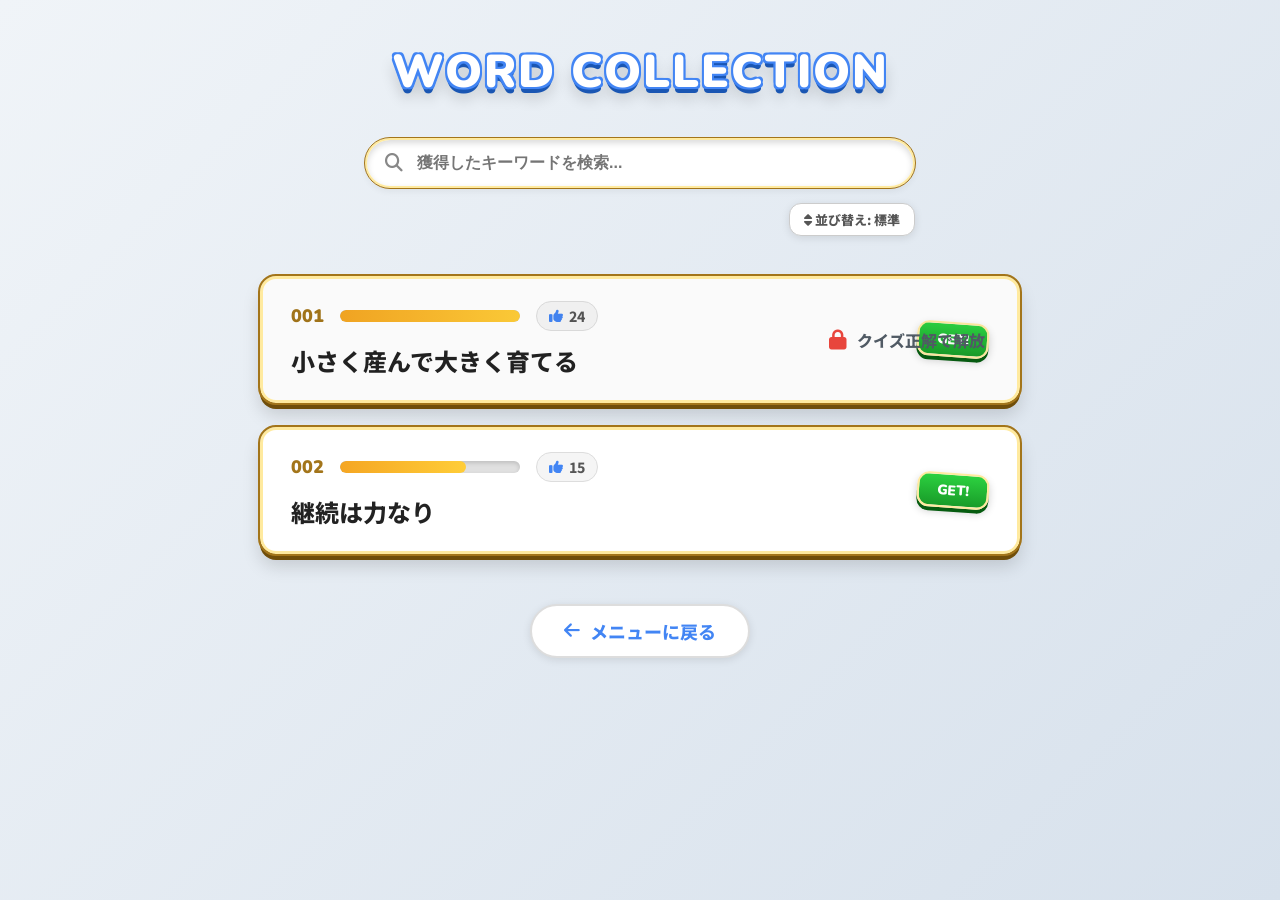
==== you-say-app/src/main/resources/templates/collection.html @ 961e4fec "quotesDaoからCollectionDaoに変更、コレクション画面をmainのものに変更" ====
<!DOCTYPE html>
<html lang="ja" xmlns:th="http://www.thymeleaf.org">

<head>
	<meta charset="UTF-8">
	<meta name="viewport" content="width=device-width, initial-scale=1.0">
	<title>Word Collection - You Say Quiz</title>

	<link rel="stylesheet" href="https://cdnjs.cloudflare.com/ajax/libs/font-awesome/6.4.0/css/all.min.css">
	<link rel="stylesheet" th:href="@{/css/common.css}">

	<style>
		/* ==========================================================================
           1. ベース・共通スタイル (common.css & top.css 統合)
           ========================================================================== */
		@import url('https://fonts.googleapis.com/css2?family=Nunito:wght@700;800;900&family=Noto+Sans+JP:wght@400;500;700&display=swap');

		*,
		*::before,
		*::after {
			box-sizing: border-box;
			margin: 0;
			padding: 0;
		}

		:root {
			--color-green: #4caf50;
			--color-red: #e8453c;
			--color-orange: #f5a623;
			--color-blue: #4285f4;
			--font-display: 'Nunito', sans-serif;
			--font-body: 'Noto Sans JP', sans-serif;
			--radius-card: 16px;
			--shadow-sm: 0 2px 8px rgba(0, 0, 0, 0.10);
			--shadow-md: 0 4px 20px rgba(0, 0, 0, 0.14);
		}

		body {
			font-family: var(--font-body);
			color: #333;
			background: linear-gradient(135deg, #f0f4f8 0%, #d7e1ec 100%);
			min-height: 100vh;
			display: flex;
			flex-direction: column;
		}

		/* 共通ヘッダー */
		.site-header {
			width: 100%;
			background: var(--color-green);
			display: flex;
			align-items: center;
			padding: 24px 40px;
			box-shadow: var(--shadow-sm);
		}

		/* 共通フッター */
		.site-footer {
			width: 100%;
			height: 56px;
			background: var(--color-green);
			margin-top: auto;
		}

		.flex-center {
			display: flex;
			align-items: center;
			justify-content: center;
		}

		.gap-sm {
			gap: 12px;
		}

		/* ==========================================================================
           2. ヘッダー用3Dコンポーネント & 吹き出しメニュー
           ========================================================================== */
		.rank-badge {
			display: inline-flex;
			align-items: center;
			gap: 10px;
			padding: 8px 16px;
			background: linear-gradient(to bottom, #444444 0%, #222222 100%);
			border-radius: 30px;
			border: 2px solid #ffea9f;
			outline: 1.5px solid #a3751a;
			box-shadow: 0 4px 6px rgba(0, 0, 0, 0.3), inset 0 2px 3px rgba(255, 255, 255, 0.2);
		}

		.rank-label {
			font-size: 11px;
			font-weight: 900;
			color: #ffea9f;
			background: rgba(163, 117, 26, 0.4);
			padding: 2px 6px;
			border-radius: 10px;
			letter-spacing: 0.5px;
		}

		.rank-name {
			font-size: clamp(14px, 1.8vw, 18px);
			font-weight: 800;
			color: #ffffff;
			white-space: nowrap;
			text-shadow: 1px 1px 2px rgba(0, 0, 0, 0.8);
		}

		.user-name-badge {
			background: rgba(0, 0, 0, 0.6);
			backdrop-filter: blur(4px);
			padding: 6px 16px;
			border-radius: 20px;
			border: 2px solid rgba(255, 234, 159, 0.5);
			box-shadow: 0 4px 8px rgba(0, 0, 0, 0.2);
		}

		.user-name-text {
			font-size: clamp(13px, 1.6vw, 16px);
			font-weight: 800;
			color: #ffffff;
			white-space: nowrap;
			text-shadow: 1px 1px 2px rgba(0, 0, 0, 0.8);
		}

		/* アバターの親コンテナ（吹き出しの基準位置） */
		.user-avatar-container {
			position: relative;
		}

		.user-window-frame {
			width: clamp(46px, 5.5vw, 56px);
			height: clamp(46px, 5.5vw, 56px);
			background: radial-gradient(circle, #1a3a5f 0%, #0b1d33 100%);
			border: 3px solid #ffea9f;
			outline: 1.5px solid #a3751a;
			border-radius: 50%;
			display: flex;
			justify-content: center;
			align-items: center;
			box-shadow: 0 4px 10px rgba(0, 0, 0, 0.4), inset 0 2px 6px rgba(0, 0, 0, 0.6);
			cursor: pointer;
			transition: transform 0.2s;
		}

		.user-window-frame:hover {
			transform: scale(1.05);
		}

		.avatar-icon {
			width: 80%;
			height: 80%;
			color: #4fc3f7;
			filter: drop-shadow(0 2px 4px rgba(0, 0, 0, 0.4));
			transition: transform 0.2s, color 0.2s;
		}

		.user-window-frame:hover .avatar-icon {
			transform: rotate(10deg);
			color: #81d4fa;
		}

		/* 👑 3D高級設定吹き出しメニュー */
		.setting-balloon {
			position: absolute;
			top: 100%;
			right: 0;
			margin-top: 16px;
			width: 200px;
			background: linear-gradient(to bottom, #333333 0%, #1a1a1a 100%);
			border: 2px solid #ffea9f;
			outline: 1.5px solid #a3751a;
			border-radius: 14px;
			box-shadow: 0 10px 25px rgba(0, 0, 0, 0.5);
			padding: 12px 0;
			z-index: 2000;

			/* 初期状態は非表示（JSでコントロール） */
			opacity: 0;
			visibility: hidden;
			transform: translateY(10px);
			transition: opacity 0.2s, transform 0.2s, visibility 0.2s;
		}

		/* JSでこのクラスがついたら表示 */
		.setting-balloon.active {
			opacity: 1;
			visibility: visible;
			transform: translateY(0);
		}

		.balloon-arrow {
			position: absolute;
			top: -8px;
			right: 18px;
			width: 0;
			height: 0;
			border-left: 8px solid transparent;
			border-right: 8px solid transparent;
			border-bottom: 8px solid #ffea9f;
		}

		.balloon-arrow::after {
			content: '';
			position: absolute;
			top: 2px;
			left: -7px;
			border-left: 7px solid transparent;
			border-right: 7px solid transparent;
			border-bottom: 7px solid #333333;
		}

		.balloon-title {
			font-size: 11px;
			font-weight: 800;
			color: #a3751a;
			padding: 0 16px 6px 16px;
			border-bottom: 1px solid rgba(255, 234, 159, 0.2);
			margin-bottom: 6px;
			letter-spacing: 0.5px;
		}

		.balloon-menu {
			list-style: none;
			padding: 0;
			margin: 0;
		}

		.balloon-menu li a {
			display: block;
			padding: 8px 16px;
			color: #ffffff;
			font-size: 14px;
			font-weight: 700;
			text-decoration: none;
			transition: background 0.15s, color 0.15s;
		}

		.balloon-menu li a:hover {
			background: #ffea9f;
			color: #222222;
		}

		.menu-divider {
			height: 1px;
			background: rgba(255, 234, 159, 0.15);
			margin: 6px 0;
		}

		.balloon-menu li a.menu-logout {
			color: #ff4a4a;
		}

		.balloon-menu li a.menu-logout:hover {
			background: #ff4a4a;
			color: #ffffff;
		}

		/* ==========================================================================
           3. コレクション画面専用：メイン装飾スタイル（超豪華3D版）
           ========================================================================== */
		.collection-main {
			width: 100%;
			max-width: 800px;
			margin: 0 auto;
			padding: 40px 20px 60px;
			box-sizing: border-box;
		}

		.collection-title {
			font-family: var(--font-display);
			font-size: clamp(32px, 5vw, 46px);
			font-weight: 900;
			text-align: center;
			color: #fff;
			letter-spacing: 2px;
			margin-bottom: 35px;
			text-shadow:
				-2px -2px 0 var(--color-blue), 2px -2px 0 var(--color-blue),
				-2px 2px 0 var(--color-blue), 2px 2px 0 var(--color-blue),
				0px 6px 0px #1a56b3, 0px 10px 15px rgba(0, 0, 0, 0.2);
			animation: fadeUp 0.5s ease both;
		}

		/* 検索バー */
		.collection-tools {
			display: flex;
			flex-direction: column;
			align-items: center;
			gap: 15px;
			margin-bottom: 40px;
			animation: fadeUp 0.5s ease 0.1s both;
		}

		.search-container {
			width: 100%;
			max-width: 550px;
			position: relative;
			display: flex;
			align-items: center;
		}

		.search-icon {
			position: absolute;
			left: 20px;
			color: #888;
			font-size: 18px;
		}

		.search-input {
			width: 100%;
			padding: 14px 20px 14px 50px;
			border-radius: 30px;
			border: 2px solid #ffea9f;
			outline: 1.5px solid #a3751a;
			background: #fff;
			box-shadow: inset 0 3px 6px rgba(0, 0, 0, 0.15), 0 4px 6px rgba(0, 0, 0, 0.05);
			font-size: 16px;
			font-weight: 700;
			transition: all 0.2s ease;
		}

		.search-input:focus {
			outline: 1.5px solid #704e0a;
			border-color: var(--color-orange);
			box-shadow: 0 0 0 4px rgba(245, 166, 35, 0.25), inset 0 2px 4px rgba(0, 0, 0, 0.1);
		}

		.sort-controls {
			width: 100%;
			display: flex;
			justify-content: flex-end;
			max-width: 550px;
		}

		.sort-label {
			font-size: 13px;
			font-weight: 800;
			color: #555;
			cursor: pointer;
			background: #fff;
			padding: 6px 14px;
			border-radius: 12px;
			border: 1px solid #ccc;
			box-shadow: var(--shadow-sm);
		}

		/* リストコンテナ */
		.collection-list {
			display: flex;
			flex-direction: column;
			gap: 24px;
		}

		/* 💡 金縁ベゼル付き3Dリストカード基盤 */
		.collection-item-card {
			position: relative;
			background: #fff;
			border-radius: var(--radius-card);
			padding: 22px 28px;
			border: 3px solid #ffea9f;
			outline: 2px solid #a3751a;
			box-shadow:
				0 6px 0px #704e0a,
				0 12px 18px rgba(0, 0, 0, 0.15),
				inset 0 4px 4px rgba(255, 255, 255, 0.5);
			display: flex;
			align-items: center;
			justify-content: space-between;
			min-height: 110px;
			transition: transform 0.15s, box-shadow 0.15s;
			animation: fadeUp 0.5s ease 0.2s both;
		}

		.collection-item-card.unlocked:hover {
			transform: translateY(-2px);
			box-shadow: 0 8px 0px #704e0a, 0 16px 24px rgba(0, 0, 0, 0.18);
		}

		.collection-item-card.unlocked:active {
			transform: translateY(4px);
			box-shadow: 0 2px 0px #704e0a, 0 4px 8px rgba(0, 0, 0, 0.2);
		}

		/* 左側情報エリア */
		.item-main-info {
			flex: 1;
			display: flex;
			flex-direction: column;
			gap: 12px;
		}

		.item-header {
			display: flex;
			align-items: center;
			gap: 16px;
		}

		.item-number {
			font-family: var(--font-display);
			font-weight: 900;
			color: #a3751a;
			font-size: 18px;
			text-shadow: 1px 1px 0px #fff;
		}

		.item-progress-bar {
			width: clamp(100px, 20vw, 180px);
			height: 12px;
			background: #e0e0e0;
			border-radius: 6px;
			overflow: hidden;
			box-shadow: inset 0 2px 4px rgba(0, 0, 0, 0.15);
		}

		.progress-fill {
			height: 100%;
			background: linear-gradient(to right, var(--color-orange) 0%, #ffcd38 100%);
			border-radius: 6px;
		}

		.item-likes {
			display: flex;
			align-items: center;
			gap: 6px;
			background: #f5f5f5;
			padding: 4px 12px;
			border-radius: 20px;
			font-size: 14px;
			font-weight: 800;
			color: #555;
			border: 1px solid #ddd;
		}

		.like-icon {
			color: var(--color-blue);
		}

		.item-word {
			font-size: clamp(18px, 3.5vw, 24px);
			font-weight: 800;
			color: #222;
		}

		.item-status-tag {
			background: linear-gradient(to bottom, #2cd140 0%, #199c29 100%);
			color: #fff;
			font-family: var(--font-display);
			font-weight: 900;
			padding: 6px 18px;
			border-radius: 12px;
			font-size: 14px;
			border: 2px solid #ffea9f;
			box-shadow: 0 4px 0px #065c10, 0 4px 8px rgba(0, 0, 0, 0.2);
			transform: rotate(4deg);
		}

		/* 🔒 ロック状態 */
		.collection-item-card.locked {
			background: #d5dadf;
			border-color: #b0b8c0;
			outline-color: #717d8a;
			box-shadow: 0 6px 0px #505a64, 0 8px 12px rgba(0, 0, 0, 0.1);
		}

		.locked .item-word,
		.locked .item-number {
			color: #7e8a98;
		}

		.lock-overlay {
			position: absolute;
			inset: 0;
			background: rgba(0, 0, 0, 0.02);
			border-radius: 13px;
			display: flex;
			align-items: center;
			justify-content: flex-end;
			padding-right: 32px;
			color: #505a64;
			font-weight: 800;
			gap: 10px;
		}

		.lock-overlay i {
			font-size: 20px;
			color: #e8453c;
		}

		/* 下部戻るボタン */
		.collection-footer {
			margin-top: 50px;
			text-align: center;
			animation: fadeUp 0.5s ease 0.3s both;
		}

		.back-btn {
			display: inline-flex;
			align-items: center;
			gap: 10px;
			color: var(--color-blue);
			text-decoration: none;
			font-weight: 800;
			font-size: 18px;
			background: #fff;
			padding: 12px 32px;
			border-radius: 30px;
			border: 2px solid #ddd;
			box-shadow: var(--shadow-sm);
			transition: all 0.2s ease;
		}

		.back-btn:hover {
			color: #fff;
			background: var(--color-blue);
			border-color: var(--color-blue);
			transform: translateY(-2px);
		}

		@keyframes fadeUp {
			from {
				opacity: 0;
				transform: translateY(20px);
			}

			to {
				opacity: 1;
				transform: translateY(0);
			}
		}
	</style>
</head>

<body>

	<header th:replace="~{fragments/header :: header}"></header>

	<main class="collection-main">
		<h2 class="collection-title">WORD COLLECTION</h2>

		<section class="collection-tools">
			<div class="search-container">
				<i class="fa-solid fa-magnifying-glass search-icon"></i>
				<input text="text" class="search-input" placeholder="獲得したキーワードを検索...">
			</div>
			<div class="sort-controls">
				<span class="sort-label"><i class="fa-solid fa-sort"></i> 並び替え: 標準</span>
			</div>
		</section>

		<div class="collection-list">

			<div class="collection-item-card" th:each="item : ${collectionList}"
				th:classappend="${item.isUnlocked} ? 'unlocked' : 'locked'">

				<div class="item-main-info">
					<div class="item-header">
						<span class="item-number" th:text="${#numbers.formatInteger(item.id, 3)}">001</span>
						<div class="item-progress-bar">
							<div class="progress-fill" th:style="'width: ' + ${item.progress} + '%;'"></div>
						</div>
						<div class="item-likes" th:if="${item.isUnlocked}">
							<i class="fa-solid fa-thumbs-up like-icon"></i>
							<span class="like-count" th:text="${item.likes}">24</span>
						</div>
					</div>

					<h3 class="item-word" th:text="${item.isUnlocked} ? ${item.word} : '？？？？？？？？？？'">
						小さく産んで大きく育てる
					</h3>
				</div>

				<div class="item-status-tag" th:if="${item.isUnlocked}">GET!</div>

				<div class="lock-overlay" th:if="${!item.isUnlocked}">
					<i class="fa-solid fa-lock"></i>
					<span>クイズ正解で解放</span>
				</div>
			</div>

			<div class="collection-item-card unlocked">
				<div class="item-main-info">
					<div class="item-header">
						<span class="item-number">002</span>
						<div class="item-progress-bar">
							<div class="progress-fill" style="width: 70%;"></div>
						</div>
						<div class="item-likes"><i class="fa-solid fa-thumbs-up like-icon"></i> <span
								class="like-count">15</span></div>
					</div>
					<h3 class="item-word">継続は力なり</h3>
				</div>
				<div class="item-status-tag">GET!</div>
			</div>
			
		</div>

		<div class="collection-footer">
			<a href="top.html" class="back-btn">
				<i class="fa-solid fa-arrow-left"></i> メニューに戻る
			</a>
		</div>
	</main>

	<footer th:replace="~{fragments/footer :: footer}" style="z-index: 5; position: relative;"></footer>


	<script>
		document.addEventListener('DOMContentLoaded', () => {
			const trigger = document.getElementById('avatarTrigger');
			const balloon = document.getElementById('settingBalloon');

			// アイコンタップでメニューの表示/非表示を切り替え
			trigger.addEventListener('click', (e) => {
				e.stopPropagation(); // 画面クリックイベントへの伝播を防ぐ
				balloon.classList.toggle('active');
			});

			// メニューの外側をタップしたら自動的に閉じる
			document.addEventListener('click', (e) => {
				if (!balloon.contains(e.target) && e.target !== trigger) {
					balloon.classList.remove('active');
				}
			});
		});
	</script>
</body>

</html>
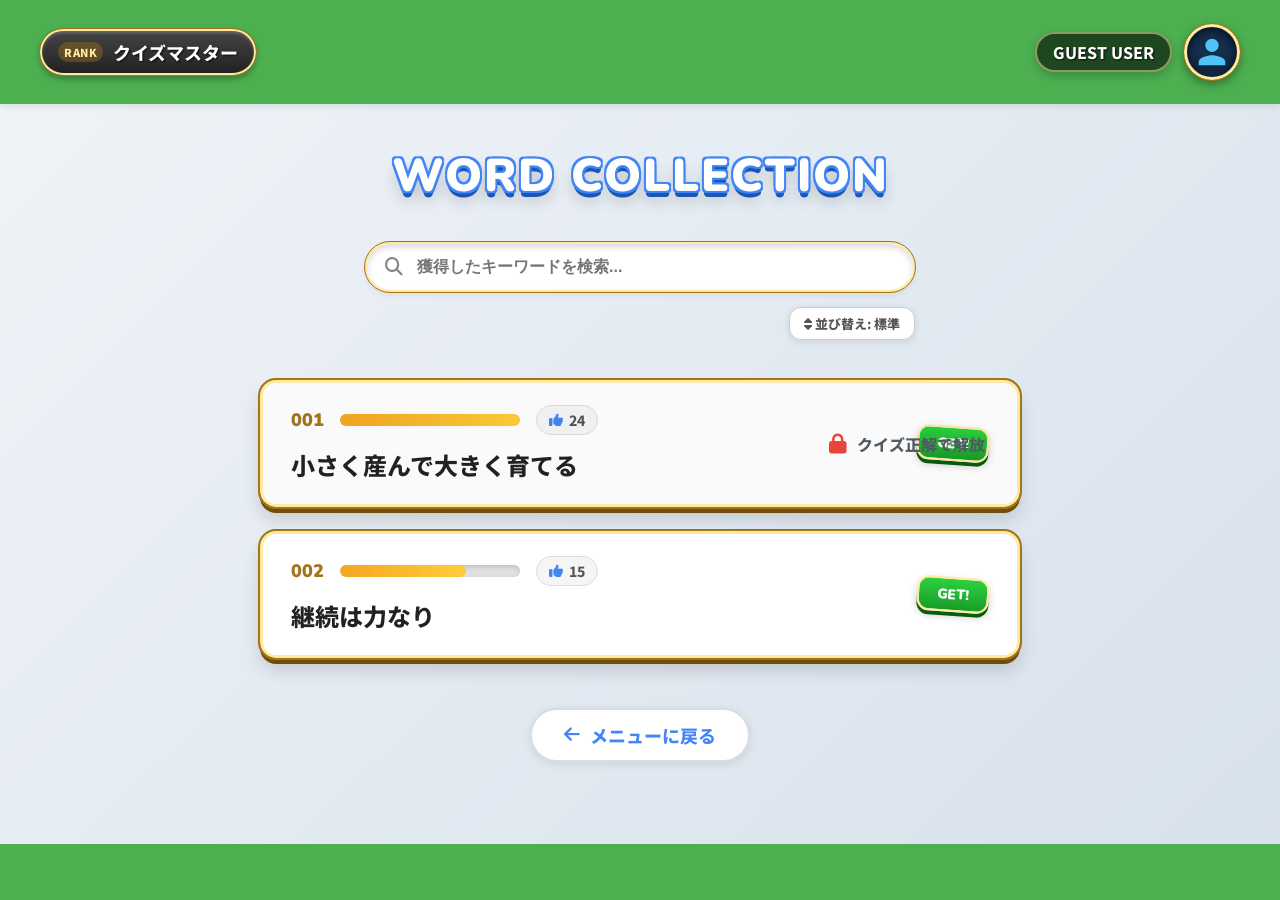
==== commit 1cd0aa21: "Merge branch 'main' into login" ====
--- a/you-say-app/src/main/resources/templates/collection.html
+++ b/you-say-app/src/main/resources/templates/collection.html
@@ -1,628 +1,622 @@
 <!DOCTYPE html>
 <html lang="ja" xmlns:th="http://www.thymeleaf.org">
-
 <head>
-	<meta charset="UTF-8">
-	<meta name="viewport" content="width=device-width, initial-scale=1.0">
-	<title>Word Collection - You Say Quiz</title>
-
-	<link rel="stylesheet" href="https://cdnjs.cloudflare.com/ajax/libs/font-awesome/6.4.0/css/all.min.css">
-	<link rel="stylesheet" th:href="@{/css/common.css}">
-
-	<style>
-		/* ==========================================================================
+    <meta charset="UTF-8">
+    <meta name="viewport" content="width=device-width, initial-scale=1.0">
+    <title>Word Collection - You Say Quiz</title>
+    
+    <link rel="stylesheet" href="https://cdnjs.cloudflare.com/ajax/libs/font-awesome/6.4.0/css/all.min.css">
+    
+    <style>
+        /* ==========================================================================
            1. ベース・共通スタイル (common.css & top.css 統合)
            ========================================================================== */
-		@import url('https://fonts.googleapis.com/css2?family=Nunito:wght@700;800;900&family=Noto+Sans+JP:wght@400;500;700&display=swap');
-
-		*,
-		*::before,
-		*::after {
-			box-sizing: border-box;
-			margin: 0;
-			padding: 0;
-		}
-
-		:root {
-			--color-green: #4caf50;
-			--color-red: #e8453c;
-			--color-orange: #f5a623;
-			--color-blue: #4285f4;
-			--font-display: 'Nunito', sans-serif;
-			--font-body: 'Noto Sans JP', sans-serif;
-			--radius-card: 16px;
-			--shadow-sm: 0 2px 8px rgba(0, 0, 0, 0.10);
-			--shadow-md: 0 4px 20px rgba(0, 0, 0, 0.14);
-		}
-
-		body {
-			font-family: var(--font-body);
-			color: #333;
-			background: linear-gradient(135deg, #f0f4f8 0%, #d7e1ec 100%);
-			min-height: 100vh;
-			display: flex;
-			flex-direction: column;
-		}
-
-		/* 共通ヘッダー */
-		.site-header {
-			width: 100%;
-			background: var(--color-green);
-			display: flex;
-			align-items: center;
-			padding: 24px 40px;
-			box-shadow: var(--shadow-sm);
-		}
-
-		/* 共通フッター */
-		.site-footer {
-			width: 100%;
-			height: 56px;
-			background: var(--color-green);
-			margin-top: auto;
-		}
-
-		.flex-center {
-			display: flex;
-			align-items: center;
-			justify-content: center;
-		}
-
-		.gap-sm {
-			gap: 12px;
-		}
-
-		/* ==========================================================================
+        @import url('https://fonts.googleapis.com/css2?family=Nunito:wght@700;800;900&family=Noto+Sans+JP:wght@400;500;700&display=swap');
+
+        *, *::before, *::after {
+            box-sizing: border-box;
+            margin: 0;
+            padding: 0;
+        }
+
+        :root {
+            --color-green:  #4caf50;
+            --color-red:    #e8453c;
+            --color-orange: #f5a623;
+            --color-blue:   #4285f4;
+            --font-display: 'Nunito', sans-serif;
+            --font-body:    'Noto Sans JP', sans-serif;
+            --radius-card: 16px;
+            --shadow-sm: 0 2px 8px rgba(0,0,0,0.10);
+            --shadow-md: 0 4px 20px rgba(0,0,0,0.14);
+        }
+
+        body {
+            font-family: var(--font-body);
+            color: #333;
+            background: linear-gradient(135deg, #f0f4f8 0%, #d7e1ec 100%);
+            min-height: 100vh;
+            display: flex;
+            flex-direction: column;
+        }
+
+        /* 共通ヘッダー */
+        .site-header {
+            width: 100%;
+            background: var(--color-green);
+            display: flex;
+            align-items: center;
+            padding: 24px 40px;
+            box-shadow: var(--shadow-sm);
+        }
+
+        /* 共通フッター */
+        .site-footer {
+            width: 100%;
+            height: 56px;
+            background: var(--color-green);
+            margin-top: auto;
+        }
+
+        .flex-center { display: flex; align-items: center; justify-content: center; }
+        .gap-sm { gap: 12px; }
+
+        /* ==========================================================================
            2. ヘッダー用3Dコンポーネント & 吹き出しメニュー
            ========================================================================== */
-		.rank-badge {
-			display: inline-flex;
-			align-items: center;
-			gap: 10px;
-			padding: 8px 16px;
-			background: linear-gradient(to bottom, #444444 0%, #222222 100%);
-			border-radius: 30px;
-			border: 2px solid #ffea9f;
-			outline: 1.5px solid #a3751a;
-			box-shadow: 0 4px 6px rgba(0, 0, 0, 0.3), inset 0 2px 3px rgba(255, 255, 255, 0.2);
-		}
-
-		.rank-label {
-			font-size: 11px;
-			font-weight: 900;
-			color: #ffea9f;
-			background: rgba(163, 117, 26, 0.4);
-			padding: 2px 6px;
-			border-radius: 10px;
-			letter-spacing: 0.5px;
-		}
-
-		.rank-name {
-			font-size: clamp(14px, 1.8vw, 18px);
-			font-weight: 800;
-			color: #ffffff;
-			white-space: nowrap;
-			text-shadow: 1px 1px 2px rgba(0, 0, 0, 0.8);
-		}
-
-		.user-name-badge {
-			background: rgba(0, 0, 0, 0.6);
-			backdrop-filter: blur(4px);
-			padding: 6px 16px;
-			border-radius: 20px;
-			border: 2px solid rgba(255, 234, 159, 0.5);
-			box-shadow: 0 4px 8px rgba(0, 0, 0, 0.2);
-		}
-
-		.user-name-text {
-			font-size: clamp(13px, 1.6vw, 16px);
-			font-weight: 800;
-			color: #ffffff;
-			white-space: nowrap;
-			text-shadow: 1px 1px 2px rgba(0, 0, 0, 0.8);
-		}
-
-		/* アバターの親コンテナ（吹き出しの基準位置） */
-		.user-avatar-container {
-			position: relative;
-		}
-
-		.user-window-frame {
-			width: clamp(46px, 5.5vw, 56px);
-			height: clamp(46px, 5.5vw, 56px);
-			background: radial-gradient(circle, #1a3a5f 0%, #0b1d33 100%);
-			border: 3px solid #ffea9f;
-			outline: 1.5px solid #a3751a;
-			border-radius: 50%;
-			display: flex;
-			justify-content: center;
-			align-items: center;
-			box-shadow: 0 4px 10px rgba(0, 0, 0, 0.4), inset 0 2px 6px rgba(0, 0, 0, 0.6);
-			cursor: pointer;
-			transition: transform 0.2s;
-		}
-
-		.user-window-frame:hover {
-			transform: scale(1.05);
-		}
-
-		.avatar-icon {
-			width: 80%;
-			height: 80%;
-			color: #4fc3f7;
-			filter: drop-shadow(0 2px 4px rgba(0, 0, 0, 0.4));
-			transition: transform 0.2s, color 0.2s;
-		}
-
-		.user-window-frame:hover .avatar-icon {
-			transform: rotate(10deg);
-			color: #81d4fa;
-		}
-
-		/* 👑 3D高級設定吹き出しメニュー */
-		.setting-balloon {
-			position: absolute;
-			top: 100%;
-			right: 0;
-			margin-top: 16px;
-			width: 200px;
-			background: linear-gradient(to bottom, #333333 0%, #1a1a1a 100%);
-			border: 2px solid #ffea9f;
-			outline: 1.5px solid #a3751a;
-			border-radius: 14px;
-			box-shadow: 0 10px 25px rgba(0, 0, 0, 0.5);
-			padding: 12px 0;
-			z-index: 2000;
-
-			/* 初期状態は非表示（JSでコントロール） */
-			opacity: 0;
-			visibility: hidden;
-			transform: translateY(10px);
-			transition: opacity 0.2s, transform 0.2s, visibility 0.2s;
-		}
-
-		/* JSでこのクラスがついたら表示 */
-		.setting-balloon.active {
-			opacity: 1;
-			visibility: visible;
-			transform: translateY(0);
-		}
-
-		.balloon-arrow {
-			position: absolute;
-			top: -8px;
-			right: 18px;
-			width: 0;
-			height: 0;
-			border-left: 8px solid transparent;
-			border-right: 8px solid transparent;
-			border-bottom: 8px solid #ffea9f;
-		}
-
-		.balloon-arrow::after {
-			content: '';
-			position: absolute;
-			top: 2px;
-			left: -7px;
-			border-left: 7px solid transparent;
-			border-right: 7px solid transparent;
-			border-bottom: 7px solid #333333;
-		}
-
-		.balloon-title {
-			font-size: 11px;
-			font-weight: 800;
-			color: #a3751a;
-			padding: 0 16px 6px 16px;
-			border-bottom: 1px solid rgba(255, 234, 159, 0.2);
-			margin-bottom: 6px;
-			letter-spacing: 0.5px;
-		}
-
-		.balloon-menu {
-			list-style: none;
-			padding: 0;
-			margin: 0;
-		}
-
-		.balloon-menu li a {
-			display: block;
-			padding: 8px 16px;
-			color: #ffffff;
-			font-size: 14px;
-			font-weight: 700;
-			text-decoration: none;
-			transition: background 0.15s, color 0.15s;
-		}
-
-		.balloon-menu li a:hover {
-			background: #ffea9f;
-			color: #222222;
-		}
-
-		.menu-divider {
-			height: 1px;
-			background: rgba(255, 234, 159, 0.15);
-			margin: 6px 0;
-		}
-
-		.balloon-menu li a.menu-logout {
-			color: #ff4a4a;
-		}
-
-		.balloon-menu li a.menu-logout:hover {
-			background: #ff4a4a;
-			color: #ffffff;
-		}
-
-		/* ==========================================================================
+        .rank-badge {
+            display: inline-flex;
+            align-items: center;
+            gap: 10px;
+            padding: 8px 16px;
+            background: linear-gradient(to bottom, #444444 0%, #222222 100%);
+            border-radius: 30px;
+            border: 2px solid #ffea9f;
+            outline: 1.5px solid #a3751a;
+            box-shadow: 0 4px 6px rgba(0, 0, 0, 0.3), inset 0 2px 3px rgba(255, 255, 255, 0.2);
+        }
+        .rank-label {
+            font-size: 11px;
+            font-weight: 900;
+            color: #ffea9f;
+            background: rgba(163, 117, 26, 0.4);
+            padding: 2px 6px;
+            border-radius: 10px;
+            letter-spacing: 0.5px;
+        }
+        .rank-name {
+            font-size: clamp(14px, 1.8vw, 18px);
+            font-weight: 800;
+            color: #ffffff;
+            white-space: nowrap;
+            text-shadow: 1px 1px 2px rgba(0, 0, 0, 0.8);
+        }
+
+        .user-name-badge {
+            background: rgba(0, 0, 0, 0.6);
+            backdrop-filter: blur(4px);
+            padding: 6px 16px;
+            border-radius: 20px;
+            border: 2px solid rgba(255, 234, 159, 0.5);
+            box-shadow: 0 4px 8px rgba(0, 0, 0, 0.2);
+        }
+        .user-name-text {
+            font-size: clamp(13px, 1.6vw, 16px);
+            font-weight: 800;
+            color: #ffffff;
+            white-space: nowrap;
+            text-shadow: 1px 1px 2px rgba(0, 0, 0, 0.8);
+        }
+
+        /* アバターの親コンテナ（吹き出しの基準位置） */
+        .user-avatar-container {
+            position: relative;
+        }
+
+        .user-window-frame {
+            width: clamp(46px, 5.5vw, 56px);
+            height: clamp(46px, 5.5vw, 56px);
+            background: radial-gradient(circle, #1a3a5f 0%, #0b1d33 100%);
+            border: 3px solid #ffea9f;
+            outline: 1.5px solid #a3751a;
+            border-radius: 50%;
+            display: flex;
+            justify-content: center;
+            align-items: center;
+            box-shadow: 0 4px 10px rgba(0,0,0,0.4), inset 0 2px 6px rgba(0,0,0,0.6);
+            cursor: pointer;
+            transition: transform 0.2s;
+        }
+        
+        .user-window-frame:hover {
+            transform: scale(1.05);
+        }
+
+        .avatar-icon {
+            width: 80%;
+            height: 80%;
+            color: #4fc3f7;
+            filter: drop-shadow(0 2px 4px rgba(0,0,0,0.4));
+            transition: transform 0.2s, color 0.2s;
+        }
+        
+        .user-window-frame:hover .avatar-icon {
+            transform: rotate(10deg);
+            color: #81d4fa;
+        }
+
+        /* 👑 3D高級設定吹き出しメニュー */
+        .setting-balloon {
+            position: absolute;
+            top: 100%;
+            right: 0;
+            margin-top: 16px;
+            width: 200px;
+            background: linear-gradient(to bottom, #333333 0%, #1a1a1a 100%);
+            border: 2px solid #ffea9f;
+            outline: 1.5px solid #a3751a;
+            border-radius: 14px;
+            box-shadow: 0 10px 25px rgba(0,0,0,0.5);
+            padding: 12px 0;
+            z-index: 2000;
+            
+            /* 初期状態は非表示（JSでコントロール） */
+            opacity: 0;
+            visibility: hidden;
+            transform: translateY(10px);
+            transition: opacity 0.2s, transform 0.2s, visibility 0.2s;
+        }
+
+        /* JSでこのクラスがついたら表示 */
+        .setting-balloon.active {
+            opacity: 1;
+            visibility: visible;
+            transform: translateY(0);
+        }
+
+        .balloon-arrow {
+            position: absolute;
+            top: -8px;
+            right: 18px;
+            width: 0;
+            height: 0;
+            border-left: 8px solid transparent;
+            border-right: 8px solid transparent;
+            border-bottom: 8px solid #ffea9f;
+        }
+        .balloon-arrow::after {
+            content: '';
+            position: absolute;
+            top: 2px;
+            left: -7px;
+            border-left: 7px solid transparent;
+            border-right: 7px solid transparent;
+            border-bottom: 7px solid #333333;
+        }
+
+        .balloon-title {
+            font-size: 11px;
+            font-weight: 800;
+            color: #a3751a;
+            padding: 0 16px 6px 16px;
+            border-bottom: 1px solid rgba(255,234,159,0.2);
+            margin-bottom: 6px;
+            letter-spacing: 0.5px;
+        }
+
+        .balloon-menu {
+            list-style: none;
+            padding: 0;
+            margin: 0;
+        }
+        .balloon-menu li a {
+            display: block;
+            padding: 8px 16px;
+            color: #ffffff;
+            font-size: 14px;
+            font-weight: 700;
+            text-decoration: none;
+            transition: background 0.15s, color 0.15s;
+        }
+        .balloon-menu li a:hover {
+            background: #ffea9f;
+            color: #222222;
+        }
+
+        .menu-divider {
+            height: 1px;
+            background: rgba(255,234,159,0.15);
+            margin: 6px 0;
+        }
+        .balloon-menu li a.menu-logout {
+            color: #ff4a4a;
+        }
+        .balloon-menu li a.menu-logout:hover {
+            background: #ff4a4a;
+            color: #ffffff;
+        }
+
+        /* ==========================================================================
            3. コレクション画面専用：メイン装飾スタイル（超豪華3D版）
            ========================================================================== */
-		.collection-main {
-			width: 100%;
-			max-width: 800px;
-			margin: 0 auto;
-			padding: 40px 20px 60px;
-			box-sizing: border-box;
-		}
-
-		.collection-title {
-			font-family: var(--font-display);
-			font-size: clamp(32px, 5vw, 46px);
-			font-weight: 900;
-			text-align: center;
-			color: #fff;
-			letter-spacing: 2px;
-			margin-bottom: 35px;
-			text-shadow:
-				-2px -2px 0 var(--color-blue), 2px -2px 0 var(--color-blue),
-				-2px 2px 0 var(--color-blue), 2px 2px 0 var(--color-blue),
-				0px 6px 0px #1a56b3, 0px 10px 15px rgba(0, 0, 0, 0.2);
-			animation: fadeUp 0.5s ease both;
-		}
-
-		/* 検索バー */
-		.collection-tools {
-			display: flex;
-			flex-direction: column;
-			align-items: center;
-			gap: 15px;
-			margin-bottom: 40px;
-			animation: fadeUp 0.5s ease 0.1s both;
-		}
-
-		.search-container {
-			width: 100%;
-			max-width: 550px;
-			position: relative;
-			display: flex;
-			align-items: center;
-		}
-
-		.search-icon {
-			position: absolute;
-			left: 20px;
-			color: #888;
-			font-size: 18px;
-		}
-
-		.search-input {
-			width: 100%;
-			padding: 14px 20px 14px 50px;
-			border-radius: 30px;
-			border: 2px solid #ffea9f;
-			outline: 1.5px solid #a3751a;
-			background: #fff;
-			box-shadow: inset 0 3px 6px rgba(0, 0, 0, 0.15), 0 4px 6px rgba(0, 0, 0, 0.05);
-			font-size: 16px;
-			font-weight: 700;
-			transition: all 0.2s ease;
-		}
-
-		.search-input:focus {
-			outline: 1.5px solid #704e0a;
-			border-color: var(--color-orange);
-			box-shadow: 0 0 0 4px rgba(245, 166, 35, 0.25), inset 0 2px 4px rgba(0, 0, 0, 0.1);
-		}
-
-		.sort-controls {
-			width: 100%;
-			display: flex;
-			justify-content: flex-end;
-			max-width: 550px;
-		}
-
-		.sort-label {
-			font-size: 13px;
-			font-weight: 800;
-			color: #555;
-			cursor: pointer;
-			background: #fff;
-			padding: 6px 14px;
-			border-radius: 12px;
-			border: 1px solid #ccc;
-			box-shadow: var(--shadow-sm);
-		}
-
-		/* リストコンテナ */
-		.collection-list {
-			display: flex;
-			flex-direction: column;
-			gap: 24px;
-		}
-
-		/* 💡 金縁ベゼル付き3Dリストカード基盤 */
-		.collection-item-card {
-			position: relative;
-			background: #fff;
-			border-radius: var(--radius-card);
-			padding: 22px 28px;
-			border: 3px solid #ffea9f;
-			outline: 2px solid #a3751a;
-			box-shadow:
-				0 6px 0px #704e0a,
-				0 12px 18px rgba(0, 0, 0, 0.15),
-				inset 0 4px 4px rgba(255, 255, 255, 0.5);
-			display: flex;
-			align-items: center;
-			justify-content: space-between;
-			min-height: 110px;
-			transition: transform 0.15s, box-shadow 0.15s;
-			animation: fadeUp 0.5s ease 0.2s both;
-		}
-
-		.collection-item-card.unlocked:hover {
-			transform: translateY(-2px);
-			box-shadow: 0 8px 0px #704e0a, 0 16px 24px rgba(0, 0, 0, 0.18);
-		}
-
-		.collection-item-card.unlocked:active {
-			transform: translateY(4px);
-			box-shadow: 0 2px 0px #704e0a, 0 4px 8px rgba(0, 0, 0, 0.2);
-		}
-
-		/* 左側情報エリア */
-		.item-main-info {
-			flex: 1;
-			display: flex;
-			flex-direction: column;
-			gap: 12px;
-		}
-
-		.item-header {
-			display: flex;
-			align-items: center;
-			gap: 16px;
-		}
-
-		.item-number {
-			font-family: var(--font-display);
-			font-weight: 900;
-			color: #a3751a;
-			font-size: 18px;
-			text-shadow: 1px 1px 0px #fff;
-		}
-
-		.item-progress-bar {
-			width: clamp(100px, 20vw, 180px);
-			height: 12px;
-			background: #e0e0e0;
-			border-radius: 6px;
-			overflow: hidden;
-			box-shadow: inset 0 2px 4px rgba(0, 0, 0, 0.15);
-		}
-
-		.progress-fill {
-			height: 100%;
-			background: linear-gradient(to right, var(--color-orange) 0%, #ffcd38 100%);
-			border-radius: 6px;
-		}
-
-		.item-likes {
-			display: flex;
-			align-items: center;
-			gap: 6px;
-			background: #f5f5f5;
-			padding: 4px 12px;
-			border-radius: 20px;
-			font-size: 14px;
-			font-weight: 800;
-			color: #555;
-			border: 1px solid #ddd;
-		}
-
-		.like-icon {
-			color: var(--color-blue);
-		}
-
-		.item-word {
-			font-size: clamp(18px, 3.5vw, 24px);
-			font-weight: 800;
-			color: #222;
-		}
-
-		.item-status-tag {
-			background: linear-gradient(to bottom, #2cd140 0%, #199c29 100%);
-			color: #fff;
-			font-family: var(--font-display);
-			font-weight: 900;
-			padding: 6px 18px;
-			border-radius: 12px;
-			font-size: 14px;
-			border: 2px solid #ffea9f;
-			box-shadow: 0 4px 0px #065c10, 0 4px 8px rgba(0, 0, 0, 0.2);
-			transform: rotate(4deg);
-		}
-
-		/* 🔒 ロック状態 */
-		.collection-item-card.locked {
-			background: #d5dadf;
-			border-color: #b0b8c0;
-			outline-color: #717d8a;
-			box-shadow: 0 6px 0px #505a64, 0 8px 12px rgba(0, 0, 0, 0.1);
-		}
-
-		.locked .item-word,
-		.locked .item-number {
-			color: #7e8a98;
-		}
-
-		.lock-overlay {
-			position: absolute;
-			inset: 0;
-			background: rgba(0, 0, 0, 0.02);
-			border-radius: 13px;
-			display: flex;
-			align-items: center;
-			justify-content: flex-end;
-			padding-right: 32px;
-			color: #505a64;
-			font-weight: 800;
-			gap: 10px;
-		}
-
-		.lock-overlay i {
-			font-size: 20px;
-			color: #e8453c;
-		}
-
-		/* 下部戻るボタン */
-		.collection-footer {
-			margin-top: 50px;
-			text-align: center;
-			animation: fadeUp 0.5s ease 0.3s both;
-		}
-
-		.back-btn {
-			display: inline-flex;
-			align-items: center;
-			gap: 10px;
-			color: var(--color-blue);
-			text-decoration: none;
-			font-weight: 800;
-			font-size: 18px;
-			background: #fff;
-			padding: 12px 32px;
-			border-radius: 30px;
-			border: 2px solid #ddd;
-			box-shadow: var(--shadow-sm);
-			transition: all 0.2s ease;
-		}
-
-		.back-btn:hover {
-			color: #fff;
-			background: var(--color-blue);
-			border-color: var(--color-blue);
-			transform: translateY(-2px);
-		}
-
-		@keyframes fadeUp {
-			from {
-				opacity: 0;
-				transform: translateY(20px);
-			}
-
-			to {
-				opacity: 1;
-				transform: translateY(0);
-			}
-		}
-	</style>
+        .collection-main {
+            width: 100%;
+            max-width: 800px;
+            margin: 0 auto;
+            padding: 40px 20px 60px;
+            box-sizing: border-box;
+        }
+
+        .collection-title {
+            font-family: var(--font-display);
+            font-size: clamp(32px, 5vw, 46px);
+            font-weight: 900;
+            text-align: center;
+            color: #fff;
+            letter-spacing: 2px;
+            margin-bottom: 35px;
+            text-shadow: 
+                -2px -2px 0 var(--color-blue),  2px -2px 0 var(--color-blue),
+                -2px  2px 0 var(--color-blue),  2px  2px 0 var(--color-blue),
+                0px 6px 0px #1a56b3, 0px 10px 15px rgba(0,0,0,0.2);
+            animation: fadeUp 0.5s ease both;
+        }
+
+        /* 検索バー */
+        .collection-tools {
+            display: flex;
+            flex-direction: column;
+            align-items: center;
+            gap: 15px;
+            margin-bottom: 40px;
+            animation: fadeUp 0.5s ease 0.1s both;
+        }
+
+        .search-container {
+            width: 100%;
+            max-width: 550px;
+            position: relative;
+            display: flex;
+            align-items: center;
+        }
+
+        .search-icon {
+            position: absolute;
+            left: 20px;
+            color: #888;
+            font-size: 18px;
+        }
+
+        .search-input {
+            width: 100%;
+            padding: 14px 20px 14px 50px;
+            border-radius: 30px;
+            border: 2px solid #ffea9f;
+            outline: 1.5px solid #a3751a;
+            background: #fff;
+            box-shadow: inset 0 3px 6px rgba(0,0,0,0.15), 0 4px 6px rgba(0,0,0,0.05);
+            font-size: 16px;
+            font-weight: 700;
+            transition: all 0.2s ease;
+        }
+
+        .search-input:focus {
+            outline: 1.5px solid #704e0a;
+            border-color: var(--color-orange);
+            box-shadow: 0 0 0 4px rgba(245, 166, 35, 0.25), inset 0 2px 4px rgba(0,0,0,0.1);
+        }
+
+        .sort-controls {
+            width: 100%;
+            display: flex;
+            justify-content: flex-end;
+            max-width: 550px;
+        }
+
+        .sort-label {
+            font-size: 13px;
+            font-weight: 800;
+            color: #555;
+            cursor: pointer;
+            background: #fff;
+            padding: 6px 14px;
+            border-radius: 12px;
+            border: 1px solid #ccc;
+            box-shadow: var(--shadow-sm);
+        }
+
+        /* リストコンテナ */
+        .collection-list {
+            display: flex;
+            flex-direction: column;
+            gap: 24px;
+        }
+
+        /* 💡 金縁ベゼル付き3Dリストカード基盤 */
+        .collection-item-card {
+            position: relative;
+            background: #fff;
+            border-radius: var(--radius-card);
+            padding: 22px 28px;
+            border: 3px solid #ffea9f; 
+            outline: 2px solid #a3751a;
+            box-shadow: 
+                0 6px 0px #704e0a, 
+                0 12px 18px rgba(0, 0, 0, 0.15),
+                inset 0 4px 4px rgba(255, 255, 255, 0.5);
+            display: flex;
+            align-items: center;
+            justify-content: space-between;
+            min-height: 110px;
+            transition: transform 0.15s, box-shadow 0.15s;
+            animation: fadeUp 0.5s ease 0.2s both;
+        }
+
+        .collection-item-card.unlocked:hover {
+            transform: translateY(-2px);
+            box-shadow: 0 8px 0px #704e0a, 0 16px 24px rgba(0, 0, 0, 0.18);
+        }
+        .collection-item-card.unlocked:active {
+            transform: translateY(4px);
+            box-shadow: 0 2px 0px #704e0a, 0 4px 8px rgba(0, 0, 0, 0.2);
+        }
+
+        /* 左側情報エリア */
+        .item-main-info {
+            flex: 1;
+            display: flex;
+            flex-direction: column;
+            gap: 12px;
+        }
+
+        .item-header {
+            display: flex;
+            align-items: center;
+            gap: 16px;
+        }
+
+        .item-number {
+            font-family: var(--font-display);
+            font-weight: 900;
+            color: #a3751a;
+            font-size: 18px;
+            text-shadow: 1px 1px 0px #fff;
+        }
+
+        .item-progress-bar {
+            width: clamp(100px, 20vw, 180px);
+            height: 12px;
+            background: #e0e0e0;
+            border-radius: 6px;
+            overflow: hidden;
+            box-shadow: inset 0 2px 4px rgba(0,0,0,0.15);
+        }
+
+        .progress-fill {
+            height: 100%;
+            background: linear-gradient(to right, var(--color-orange) 0%, #ffcd38 100%);
+            border-radius: 6px;
+        }
+
+        .item-likes {
+            display: flex;
+            align-items: center;
+            gap: 6px;
+            background: #f5f5f5;
+            padding: 4px 12px;
+            border-radius: 20px;
+            font-size: 14px;
+            font-weight: 800;
+            color: #555;
+            border: 1px solid #ddd;
+        }
+        .like-icon { color: var(--color-blue); }
+
+        .item-word {
+            font-size: clamp(18px, 3.5vw, 24px);
+            font-weight: 800;
+            color: #222;
+        }
+
+        .item-status-tag {
+            background: linear-gradient(to bottom, #2cd140 0%, #199c29 100%);
+            color: #fff;
+            font-family: var(--font-display);
+            font-weight: 900;
+            padding: 6px 18px;
+            border-radius: 12px;
+            font-size: 14px;
+            border: 2px solid #ffea9f;
+            box-shadow: 0 4px 0px #065c10, 0 4px 8px rgba(0,0,0,0.2);
+            transform: rotate(4deg);
+        }
+
+        /* 🔒 ロック状態 */
+        .collection-item-card.locked {
+            background: #d5dadf;
+            border-color: #b0b8c0;
+            outline-color: #717d8a;
+            box-shadow: 0 6px 0px #505a64, 0 8px 12px rgba(0, 0, 0, 0.1);
+        }
+
+        .locked .item-word, .locked .item-number {
+            color: #7e8a98;
+        }
+
+        .lock-overlay {
+            position: absolute;
+            inset: 0;
+            background: rgba(0, 0, 0, 0.02);
+            border-radius: 13px;
+            display: flex;
+            align-items: center;
+            justify-content: flex-end;
+            padding-right: 32px;
+            color: #505a64;
+            font-weight: 800;
+            gap: 10px;
+        }
+        .lock-overlay i {
+            font-size: 20px;
+            color: #e8453c; 
+        }
+
+        /* 下部戻るボタン */
+        .collection-footer {
+            margin-top: 50px;
+            text-align: center;
+            animation: fadeUp 0.5s ease 0.3s both;
+        }
+
+        .back-btn {
+            display: inline-flex;
+            align-items: center;
+            gap: 10px;
+            color: var(--color-blue);
+            text-decoration: none;
+            font-weight: 800;
+            font-size: 18px;
+            background: #fff;
+            padding: 12px 32px;
+            border-radius: 30px;
+            border: 2px solid #ddd;
+            box-shadow: var(--shadow-sm);
+            transition: all 0.2s ease;
+        }
+        .back-btn:hover {
+            color: #fff;
+            background: var(--color-blue);
+            border-color: var(--color-blue);
+            transform: translateY(-2px);
+        }
+
+        @keyframes fadeUp {
+            from { opacity: 0; transform: translateY(20px); }
+            to { opacity: 1; transform: translateY(0); }
+        }
+    </style>
 </head>
-
 <body>
 
-	<header th:replace="~{fragments/header :: header}"></header>
-
-	<main class="collection-main">
-		<h2 class="collection-title">WORD COLLECTION</h2>
-
-		<section class="collection-tools">
-			<div class="search-container">
-				<i class="fa-solid fa-magnifying-glass search-icon"></i>
-				<input text="text" class="search-input" placeholder="獲得したキーワードを検索...">
-			</div>
-			<div class="sort-controls">
-				<span class="sort-label"><i class="fa-solid fa-sort"></i> 並び替え: 標準</span>
-			</div>
-		</section>
-
-		<div class="collection-list">
-
-			<div class="collection-item-card" th:each="item : ${collectionList}"
-				th:classappend="${item.isUnlocked} ? 'unlocked' : 'locked'">
-
-				<div class="item-main-info">
-					<div class="item-header">
-						<span class="item-number" th:text="${#numbers.formatInteger(item.id, 3)}">001</span>
-						<div class="item-progress-bar">
-							<div class="progress-fill" th:style="'width: ' + ${item.progress} + '%;'"></div>
-						</div>
-						<div class="item-likes" th:if="${item.isUnlocked}">
-							<i class="fa-solid fa-thumbs-up like-icon"></i>
-							<span class="like-count" th:text="${item.likes}">24</span>
-						</div>
-					</div>
-
-					<h3 class="item-word" th:text="${item.isUnlocked} ? ${item.word} : '？？？？？？？？？？'">
-						小さく産んで大きく育てる
-					</h3>
-				</div>
-
-				<div class="item-status-tag" th:if="${item.isUnlocked}">GET!</div>
-
-				<div class="lock-overlay" th:if="${!item.isUnlocked}">
-					<i class="fa-solid fa-lock"></i>
-					<span>クイズ正解で解放</span>
-				</div>
-			</div>
-
-			<div class="collection-item-card unlocked">
-				<div class="item-main-info">
-					<div class="item-header">
-						<span class="item-number">002</span>
-						<div class="item-progress-bar">
-							<div class="progress-fill" style="width: 70%;"></div>
-						</div>
-						<div class="item-likes"><i class="fa-solid fa-thumbs-up like-icon"></i> <span
-								class="like-count">15</span></div>
-					</div>
-					<h3 class="item-word">継続は力なり</h3>
-				</div>
-				<div class="item-status-tag">GET!</div>
-			</div>
-			
-		</div>
-
-		<div class="collection-footer">
-			<a href="top.html" class="back-btn">
-				<i class="fa-solid fa-arrow-left"></i> メニューに戻る
-			</a>
-		</div>
-	</main>
-
-	<footer th:replace="~{fragments/footer :: footer}" style="z-index: 5; position: relative;"></footer>
-
-
-	<script>
-		document.addEventListener('DOMContentLoaded', () => {
-			const trigger = document.getElementById('avatarTrigger');
-			const balloon = document.getElementById('settingBalloon');
-
-			// アイコンタップでメニューの表示/非表示を切り替え
-			trigger.addEventListener('click', (e) => {
-				e.stopPropagation(); // 画面クリックイベントへの伝播を防ぐ
-				balloon.classList.toggle('active');
-			});
-
-			// メニューの外側をタップしたら自動的に閉じる
-			document.addEventListener('click', (e) => {
-				if (!balloon.contains(e.target) && e.target !== trigger) {
-					balloon.classList.remove('active');
-				}
-			});
-		});
-	</script>
+    <header class="site-header">
+        <div class="flex-center" style="width: 100%; justify-content: space-between;">
+            <div class="rank-badge">
+                <span class="rank-label">RANK</span>
+                <span class="rank-name" th:text="${userRank != null ? userRank : 'クイズマスター'}">クイズマスター</span>
+            </div>
+
+            <div class="flex-center gap-sm">
+                <div class="user-name-badge">
+                    <span class="user-name-text" th:text="${userName != null ? userName : 'GUEST USER'}">GUEST USER</span>
+                </div>
+                
+                <div class="user-avatar-container">
+                    <div class="user-window-frame" id="avatarTrigger">
+                        <svg class="avatar-icon" viewBox="0 0 24 24" fill="currentColor">
+                            <path d="M12 12c2.21 0 4-1.79 4-4s-1.79-4-4-4-4 1.79-4 4 1.79 4 4 4zm0 2c-2.67 0-8 1.34-8 4v2h16v-2c0-2.66-5.33-4-8-4z"/>
+                        </svg>
+                    </div>
+                    
+                    <div class="setting-balloon" id="settingBalloon">
+                        <div class="balloon-arrow"></div>
+                        <div class="balloon-title">USER SETTING</div>
+                        <ul class="balloon-menu">
+                            <li><a href="/profile"><i class="fa-solid fa-user-gear"></i> プロフィール設定</a></li>
+                            <li><a href="/achievements"><i class="fa-solid fa-trophy"></i> 実績一覧</a></li>
+                            <div class="menu-divider"></div>
+                            <li><a href="/logout" class="menu-logout"><i class="fa-solid fa-right-from-bracket"></i> ログアウト</a></li>
+                        </ul>
+                    </div>
+                </div>
+                
+            </div>
+        </div>
+    </header>
+
+    <main class="collection-main">
+        <h2 class="collection-title">WORD COLLECTION</h2>
+
+        <section class="collection-tools">
+            <div class="search-container">
+                <i class="fa-solid fa-magnifying-glass search-icon"></i>
+                <input text="text" class="search-input" placeholder="獲得したキーワードを検索...">
+            </div>
+            <div class="sort-controls">
+                <span class="sort-label"><i class="fa-solid fa-sort"></i> 並び替え: 標準</span>
+            </div>
+        </section>
+
+        <div class="collection-list">
+            
+            <div class="collection-item-card" 
+                 th:each="item : ${collectionList}" 
+                 th:classappend="${item.isUnlocked} ? 'unlocked' : 'locked'">
+                
+                <div class="item-main-info">
+                    <div class="item-header">
+                        <span class="item-number" th:text="${#numbers.formatInteger(item.id, 3)}">001</span>
+                        <div class="item-progress-bar">
+                            <div class="progress-fill" th:style="'width: ' + ${item.progress} + '%;'"></div>
+                        </div>
+                        <div class="item-likes" th:if="${item.isUnlocked}">
+                            <i class="fa-solid fa-thumbs-up like-icon"></i>
+                            <span class="like-count" th:text="${item.likes}">24</span>
+                        </div>
+                    </div>
+                    
+                    <h3 class="item-word" th:text="${item.isUnlocked} ? ${item.word} : '？？？？？？？？？？'">
+                        小さく産んで大きく育てる
+                    </h3>
+                </div>
+                
+                <div class="item-status-tag" th:if="${item.isUnlocked}">GET!</div>
+                
+                <div class="lock-overlay" th:if="${!item.isUnlocked}">
+                    <i class="fa-solid fa-lock"></i>
+                    <span>クイズ正解で解放</span>
+                </div>
+            </div>
+            
+            <div class="collection-item-card unlocked">
+                <div class="item-main-info">
+                    <div class="item-header">
+                        <span class="item-number">002</span>
+                        <div class="item-progress-bar"><div class="progress-fill" style="width: 70%;"></div></div>
+                        <div class="item-likes"><i class="fa-solid fa-thumbs-up like-icon"></i> <span class="like-count">15</span></div>
+                    </div>
+                    <h3 class="item-word">継続は力なり</h3>
+                </div>
+                <div class="item-status-tag">GET!</div>
+            </div>
+            </div>
+
+        <div class="collection-footer">
+            <a href="top.html" class="back-btn">
+                <i class="fa-solid fa-arrow-left"></i> メニューに戻る
+            </a>
+        </div>
+    </main>
+
+    <footer class="site-footer"></footer>
+
+    <script>
+        document.addEventListener('DOMContentLoaded', () => {
+            const trigger = document.getElementById('avatarTrigger');
+            const balloon = document.getElementById('settingBalloon');
+
+            // アイコンタップでメニューの表示/非表示を切り替え
+            trigger.addEventListener('click', (e) => {
+                e.stopPropagation(); // 画面クリックイベントへの伝播を防ぐ
+                balloon.classList.toggle('active');
+            });
+
+            // メニューの外側をタップしたら自動的に閉じる
+            document.addEventListener('click', (e) => {
+                if (!balloon.contains(e.target) && e.target !== trigger) {
+                    balloon.classList.remove('active');
+                }
+            });
+        });
+    </script>
 </body>
-
 </html>
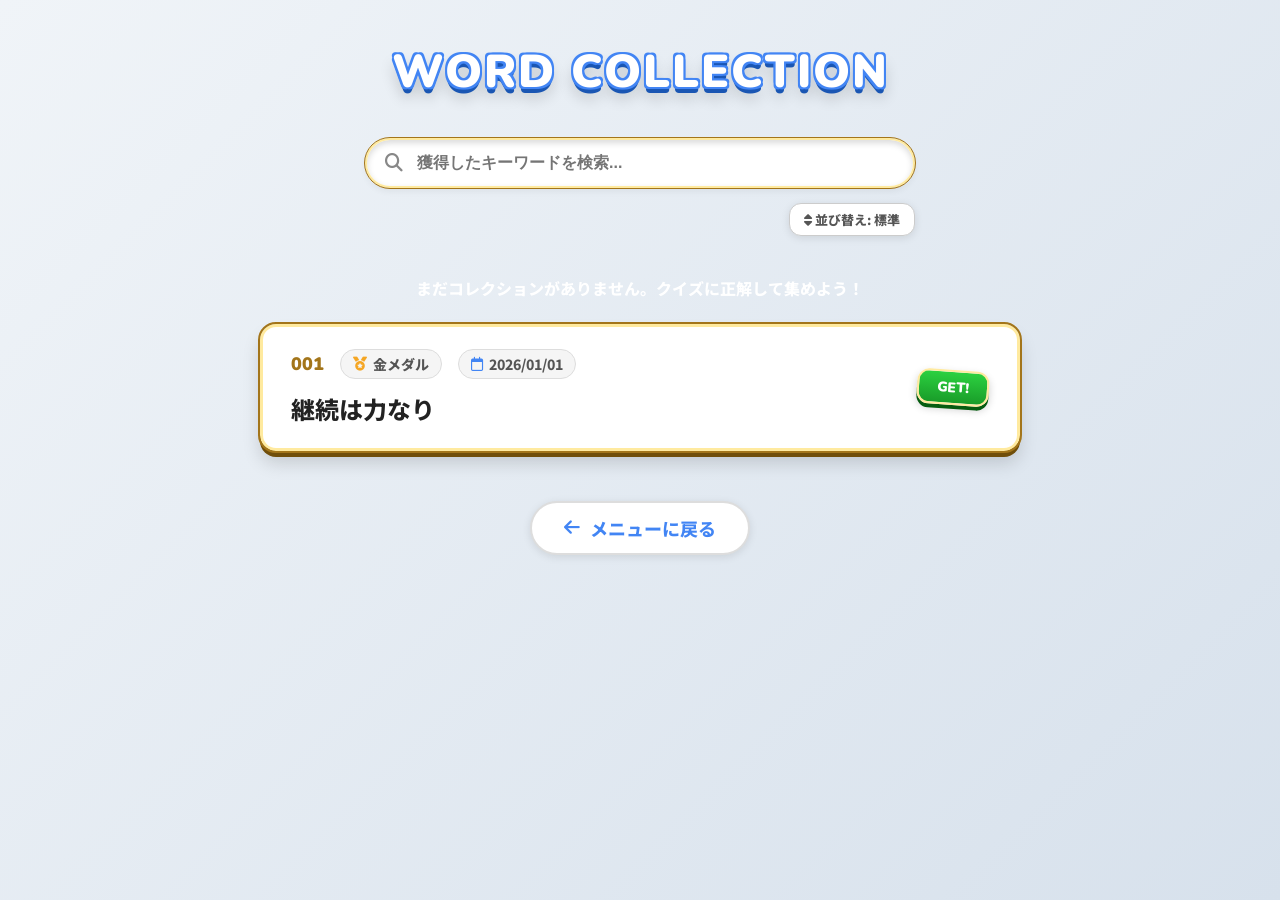
==== commit 9542c2f6: "取得した名言を表示可能に" ====
--- a/you-say-app/src/main/resources/templates/collection.html
+++ b/you-say-app/src/main/resources/templates/collection.html
@@ -1,622 +1,622 @@
 <!DOCTYPE html>
 <html lang="ja" xmlns:th="http://www.thymeleaf.org">
+
 <head>
-    <meta charset="UTF-8">
-    <meta name="viewport" content="width=device-width, initial-scale=1.0">
-    <title>Word Collection - You Say Quiz</title>
-    
-    <link rel="stylesheet" href="https://cdnjs.cloudflare.com/ajax/libs/font-awesome/6.4.0/css/all.min.css">
-    
-    <style>
-        /* ==========================================================================
+	<meta charset="UTF-8">
+	<meta name="viewport" content="width=device-width, initial-scale=1.0">
+	<title>Word Collection - You Say Quiz</title>
+
+	<link rel="stylesheet" href="https://cdnjs.cloudflare.com/ajax/libs/font-awesome/6.4.0/css/all.min.css">
+	<link rel="stylesheet" th:href="@{/css/common.css}">
+
+	<style>
+		/* ==========================================================================
            1. ベース・共通スタイル (common.css & top.css 統合)
            ========================================================================== */
-        @import url('https://fonts.googleapis.com/css2?family=Nunito:wght@700;800;900&family=Noto+Sans+JP:wght@400;500;700&display=swap');
-
-        *, *::before, *::after {
-            box-sizing: border-box;
-            margin: 0;
-            padding: 0;
-        }
-
-        :root {
-            --color-green:  #4caf50;
-            --color-red:    #e8453c;
-            --color-orange: #f5a623;
-            --color-blue:   #4285f4;
-            --font-display: 'Nunito', sans-serif;
-            --font-body:    'Noto Sans JP', sans-serif;
-            --radius-card: 16px;
-            --shadow-sm: 0 2px 8px rgba(0,0,0,0.10);
-            --shadow-md: 0 4px 20px rgba(0,0,0,0.14);
-        }
-
-        body {
-            font-family: var(--font-body);
-            color: #333;
-            background: linear-gradient(135deg, #f0f4f8 0%, #d7e1ec 100%);
-            min-height: 100vh;
-            display: flex;
-            flex-direction: column;
-        }
-
-        /* 共通ヘッダー */
-        .site-header {
-            width: 100%;
-            background: var(--color-green);
-            display: flex;
-            align-items: center;
-            padding: 24px 40px;
-            box-shadow: var(--shadow-sm);
-        }
-
-        /* 共通フッター */
-        .site-footer {
-            width: 100%;
-            height: 56px;
-            background: var(--color-green);
-            margin-top: auto;
-        }
-
-        .flex-center { display: flex; align-items: center; justify-content: center; }
-        .gap-sm { gap: 12px; }
-
-        /* ==========================================================================
+		@import url('https://fonts.googleapis.com/css2?family=Nunito:wght@700;800;900&family=Noto+Sans+JP:wght@400;500;700&display=swap');
+
+		*,
+		*::before,
+		*::after {
+			box-sizing: border-box;
+			margin: 0;
+			padding: 0;
+		}
+
+		:root {
+			--color-green: #4caf50;
+			--color-red: #e8453c;
+			--color-orange: #f5a623;
+			--color-blue: #4285f4;
+			--font-display: 'Nunito', sans-serif;
+			--font-body: 'Noto Sans JP', sans-serif;
+			--radius-card: 16px;
+			--shadow-sm: 0 2px 8px rgba(0, 0, 0, 0.10);
+			--shadow-md: 0 4px 20px rgba(0, 0, 0, 0.14);
+		}
+
+		body {
+			font-family: var(--font-body);
+			color: #333;
+			background: linear-gradient(135deg, #f0f4f8 0%, #d7e1ec 100%);
+			min-height: 100vh;
+			display: flex;
+			flex-direction: column;
+		}
+
+		/* 共通ヘッダー */
+		.site-header {
+			width: 100%;
+			background: var(--color-green);
+			display: flex;
+			align-items: center;
+			padding: 24px 40px;
+			box-shadow: var(--shadow-sm);
+		}
+
+		/* 共通フッター */
+		.site-footer {
+			width: 100%;
+			height: 56px;
+			background: var(--color-green);
+			margin-top: auto;
+		}
+
+		.flex-center {
+			display: flex;
+			align-items: center;
+			justify-content: center;
+		}
+
+		.gap-sm {
+			gap: 12px;
+		}
+
+		/* ==========================================================================
            2. ヘッダー用3Dコンポーネント & 吹き出しメニュー
            ========================================================================== */
-        .rank-badge {
-            display: inline-flex;
-            align-items: center;
-            gap: 10px;
-            padding: 8px 16px;
-            background: linear-gradient(to bottom, #444444 0%, #222222 100%);
-            border-radius: 30px;
-            border: 2px solid #ffea9f;
-            outline: 1.5px solid #a3751a;
-            box-shadow: 0 4px 6px rgba(0, 0, 0, 0.3), inset 0 2px 3px rgba(255, 255, 255, 0.2);
-        }
-        .rank-label {
-            font-size: 11px;
-            font-weight: 900;
-            color: #ffea9f;
-            background: rgba(163, 117, 26, 0.4);
-            padding: 2px 6px;
-            border-radius: 10px;
-            letter-spacing: 0.5px;
-        }
-        .rank-name {
-            font-size: clamp(14px, 1.8vw, 18px);
-            font-weight: 800;
-            color: #ffffff;
-            white-space: nowrap;
-            text-shadow: 1px 1px 2px rgba(0, 0, 0, 0.8);
-        }
-
-        .user-name-badge {
-            background: rgba(0, 0, 0, 0.6);
-            backdrop-filter: blur(4px);
-            padding: 6px 16px;
-            border-radius: 20px;
-            border: 2px solid rgba(255, 234, 159, 0.5);
-            box-shadow: 0 4px 8px rgba(0, 0, 0, 0.2);
-        }
-        .user-name-text {
-            font-size: clamp(13px, 1.6vw, 16px);
-            font-weight: 800;
-            color: #ffffff;
-            white-space: nowrap;
-            text-shadow: 1px 1px 2px rgba(0, 0, 0, 0.8);
-        }
-
-        /* アバターの親コンテナ（吹き出しの基準位置） */
-        .user-avatar-container {
-            position: relative;
-        }
-
-        .user-window-frame {
-            width: clamp(46px, 5.5vw, 56px);
-            height: clamp(46px, 5.5vw, 56px);
-            background: radial-gradient(circle, #1a3a5f 0%, #0b1d33 100%);
-            border: 3px solid #ffea9f;
-            outline: 1.5px solid #a3751a;
-            border-radius: 50%;
-            display: flex;
-            justify-content: center;
-            align-items: center;
-            box-shadow: 0 4px 10px rgba(0,0,0,0.4), inset 0 2px 6px rgba(0,0,0,0.6);
-            cursor: pointer;
-            transition: transform 0.2s;
-        }
-        
-        .user-window-frame:hover {
-            transform: scale(1.05);
-        }
-
-        .avatar-icon {
-            width: 80%;
-            height: 80%;
-            color: #4fc3f7;
-            filter: drop-shadow(0 2px 4px rgba(0,0,0,0.4));
-            transition: transform 0.2s, color 0.2s;
-        }
-        
-        .user-window-frame:hover .avatar-icon {
-            transform: rotate(10deg);
-            color: #81d4fa;
-        }
-
-        /* 👑 3D高級設定吹き出しメニュー */
-        .setting-balloon {
-            position: absolute;
-            top: 100%;
-            right: 0;
-            margin-top: 16px;
-            width: 200px;
-            background: linear-gradient(to bottom, #333333 0%, #1a1a1a 100%);
-            border: 2px solid #ffea9f;
-            outline: 1.5px solid #a3751a;
-            border-radius: 14px;
-            box-shadow: 0 10px 25px rgba(0,0,0,0.5);
-            padding: 12px 0;
-            z-index: 2000;
-            
-            /* 初期状態は非表示（JSでコントロール） */
-            opacity: 0;
-            visibility: hidden;
-            transform: translateY(10px);
-            transition: opacity 0.2s, transform 0.2s, visibility 0.2s;
-        }
-
-        /* JSでこのクラスがついたら表示 */
-        .setting-balloon.active {
-            opacity: 1;
-            visibility: visible;
-            transform: translateY(0);
-        }
-
-        .balloon-arrow {
-            position: absolute;
-            top: -8px;
-            right: 18px;
-            width: 0;
-            height: 0;
-            border-left: 8px solid transparent;
-            border-right: 8px solid transparent;
-            border-bottom: 8px solid #ffea9f;
-        }
-        .balloon-arrow::after {
-            content: '';
-            position: absolute;
-            top: 2px;
-            left: -7px;
-            border-left: 7px solid transparent;
-            border-right: 7px solid transparent;
-            border-bottom: 7px solid #333333;
-        }
-
-        .balloon-title {
-            font-size: 11px;
-            font-weight: 800;
-            color: #a3751a;
-            padding: 0 16px 6px 16px;
-            border-bottom: 1px solid rgba(255,234,159,0.2);
-            margin-bottom: 6px;
-            letter-spacing: 0.5px;
-        }
-
-        .balloon-menu {
-            list-style: none;
-            padding: 0;
-            margin: 0;
-        }
-        .balloon-menu li a {
-            display: block;
-            padding: 8px 16px;
-            color: #ffffff;
-            font-size: 14px;
-            font-weight: 700;
-            text-decoration: none;
-            transition: background 0.15s, color 0.15s;
-        }
-        .balloon-menu li a:hover {
-            background: #ffea9f;
-            color: #222222;
-        }
-
-        .menu-divider {
-            height: 1px;
-            background: rgba(255,234,159,0.15);
-            margin: 6px 0;
-        }
-        .balloon-menu li a.menu-logout {
-            color: #ff4a4a;
-        }
-        .balloon-menu li a.menu-logout:hover {
-            background: #ff4a4a;
-            color: #ffffff;
-        }
-
-        /* ==========================================================================
+		.rank-badge {
+			display: inline-flex;
+			align-items: center;
+			gap: 10px;
+			padding: 8px 16px;
+			background: linear-gradient(to bottom, #444444 0%, #222222 100%);
+			border-radius: 30px;
+			border: 2px solid #ffea9f;
+			outline: 1.5px solid #a3751a;
+			box-shadow: 0 4px 6px rgba(0, 0, 0, 0.3), inset 0 2px 3px rgba(255, 255, 255, 0.2);
+		}
+
+		.rank-label {
+			font-size: 11px;
+			font-weight: 900;
+			color: #ffea9f;
+			background: rgba(163, 117, 26, 0.4);
+			padding: 2px 6px;
+			border-radius: 10px;
+			letter-spacing: 0.5px;
+		}
+
+		.rank-name {
+			font-size: clamp(14px, 1.8vw, 18px);
+			font-weight: 800;
+			color: #ffffff;
+			white-space: nowrap;
+			text-shadow: 1px 1px 2px rgba(0, 0, 0, 0.8);
+		}
+
+		.user-name-badge {
+			background: rgba(0, 0, 0, 0.6);
+			backdrop-filter: blur(4px);
+			padding: 6px 16px;
+			border-radius: 20px;
+			border: 2px solid rgba(255, 234, 159, 0.5);
+			box-shadow: 0 4px 8px rgba(0, 0, 0, 0.2);
+		}
+
+		.user-name-text {
+			font-size: clamp(13px, 1.6vw, 16px);
+			font-weight: 800;
+			color: #ffffff;
+			white-space: nowrap;
+			text-shadow: 1px 1px 2px rgba(0, 0, 0, 0.8);
+		}
+
+		/* アバターの親コンテナ（吹き出しの基準位置） */
+		.user-avatar-container {
+			position: relative;
+		}
+
+		.user-window-frame {
+			width: clamp(46px, 5.5vw, 56px);
+			height: clamp(46px, 5.5vw, 56px);
+			background: radial-gradient(circle, #1a3a5f 0%, #0b1d33 100%);
+			border: 3px solid #ffea9f;
+			outline: 1.5px solid #a3751a;
+			border-radius: 50%;
+			display: flex;
+			justify-content: center;
+			align-items: center;
+			box-shadow: 0 4px 10px rgba(0, 0, 0, 0.4), inset 0 2px 6px rgba(0, 0, 0, 0.6);
+			cursor: pointer;
+			transition: transform 0.2s;
+		}
+
+		.user-window-frame:hover {
+			transform: scale(1.05);
+		}
+
+		.avatar-icon {
+			width: 80%;
+			height: 80%;
+			color: #4fc3f7;
+			filter: drop-shadow(0 2px 4px rgba(0, 0, 0, 0.4));
+			transition: transform 0.2s, color 0.2s;
+		}
+
+		.user-window-frame:hover .avatar-icon {
+			transform: rotate(10deg);
+			color: #81d4fa;
+		}
+
+		/* 👑 3D高級設定吹き出しメニュー */
+		.setting-balloon {
+			position: absolute;
+			top: 100%;
+			right: 0;
+			margin-top: 16px;
+			width: 200px;
+			background: linear-gradient(to bottom, #333333 0%, #1a1a1a 100%);
+			border: 2px solid #ffea9f;
+			outline: 1.5px solid #a3751a;
+			border-radius: 14px;
+			box-shadow: 0 10px 25px rgba(0, 0, 0, 0.5);
+			padding: 12px 0;
+			z-index: 2000;
+
+			/* 初期状態は非表示（JSでコントロール） */
+			opacity: 0;
+			visibility: hidden;
+			transform: translateY(10px);
+			transition: opacity 0.2s, transform 0.2s, visibility 0.2s;
+		}
+
+		/* JSでこのクラスがついたら表示 */
+		.setting-balloon.active {
+			opacity: 1;
+			visibility: visible;
+			transform: translateY(0);
+		}
+
+		.balloon-arrow {
+			position: absolute;
+			top: -8px;
+			right: 18px;
+			width: 0;
+			height: 0;
+			border-left: 8px solid transparent;
+			border-right: 8px solid transparent;
+			border-bottom: 8px solid #ffea9f;
+		}
+
+		.balloon-arrow::after {
+			content: '';
+			position: absolute;
+			top: 2px;
+			left: -7px;
+			border-left: 7px solid transparent;
+			border-right: 7px solid transparent;
+			border-bottom: 7px solid #333333;
+		}
+
+		.balloon-title {
+			font-size: 11px;
+			font-weight: 800;
+			color: #a3751a;
+			padding: 0 16px 6px 16px;
+			border-bottom: 1px solid rgba(255, 234, 159, 0.2);
+			margin-bottom: 6px;
+			letter-spacing: 0.5px;
+		}
+
+		.balloon-menu {
+			list-style: none;
+			padding: 0;
+			margin: 0;
+		}
+
+		.balloon-menu li a {
+			display: block;
+			padding: 8px 16px;
+			color: #ffffff;
+			font-size: 14px;
+			font-weight: 700;
+			text-decoration: none;
+			transition: background 0.15s, color 0.15s;
+		}
+
+		.balloon-menu li a:hover {
+			background: #ffea9f;
+			color: #222222;
+		}
+
+		.menu-divider {
+			height: 1px;
+			background: rgba(255, 234, 159, 0.15);
+			margin: 6px 0;
+		}
+
+		.balloon-menu li a.menu-logout {
+			color: #ff4a4a;
+		}
+
+		.balloon-menu li a.menu-logout:hover {
+			background: #ff4a4a;
+			color: #ffffff;
+		}
+
+		/* ==========================================================================
            3. コレクション画面専用：メイン装飾スタイル（超豪華3D版）
            ========================================================================== */
-        .collection-main {
-            width: 100%;
-            max-width: 800px;
-            margin: 0 auto;
-            padding: 40px 20px 60px;
-            box-sizing: border-box;
-        }
-
-        .collection-title {
-            font-family: var(--font-display);
-            font-size: clamp(32px, 5vw, 46px);
-            font-weight: 900;
-            text-align: center;
-            color: #fff;
-            letter-spacing: 2px;
-            margin-bottom: 35px;
-            text-shadow: 
-                -2px -2px 0 var(--color-blue),  2px -2px 0 var(--color-blue),
-                -2px  2px 0 var(--color-blue),  2px  2px 0 var(--color-blue),
-                0px 6px 0px #1a56b3, 0px 10px 15px rgba(0,0,0,0.2);
-            animation: fadeUp 0.5s ease both;
-        }
-
-        /* 検索バー */
-        .collection-tools {
-            display: flex;
-            flex-direction: column;
-            align-items: center;
-            gap: 15px;
-            margin-bottom: 40px;
-            animation: fadeUp 0.5s ease 0.1s both;
-        }
-
-        .search-container {
-            width: 100%;
-            max-width: 550px;
-            position: relative;
-            display: flex;
-            align-items: center;
-        }
-
-        .search-icon {
-            position: absolute;
-            left: 20px;
-            color: #888;
-            font-size: 18px;
-        }
-
-        .search-input {
-            width: 100%;
-            padding: 14px 20px 14px 50px;
-            border-radius: 30px;
-            border: 2px solid #ffea9f;
-            outline: 1.5px solid #a3751a;
-            background: #fff;
-            box-shadow: inset 0 3px 6px rgba(0,0,0,0.15), 0 4px 6px rgba(0,0,0,0.05);
-            font-size: 16px;
-            font-weight: 700;
-            transition: all 0.2s ease;
-        }
-
-        .search-input:focus {
-            outline: 1.5px solid #704e0a;
-            border-color: var(--color-orange);
-            box-shadow: 0 0 0 4px rgba(245, 166, 35, 0.25), inset 0 2px 4px rgba(0,0,0,0.1);
-        }
-
-        .sort-controls {
-            width: 100%;
-            display: flex;
-            justify-content: flex-end;
-            max-width: 550px;
-        }
-
-        .sort-label {
-            font-size: 13px;
-            font-weight: 800;
-            color: #555;
-            cursor: pointer;
-            background: #fff;
-            padding: 6px 14px;
-            border-radius: 12px;
-            border: 1px solid #ccc;
-            box-shadow: var(--shadow-sm);
-        }
-
-        /* リストコンテナ */
-        .collection-list {
-            display: flex;
-            flex-direction: column;
-            gap: 24px;
-        }
-
-        /* 💡 金縁ベゼル付き3Dリストカード基盤 */
-        .collection-item-card {
-            position: relative;
-            background: #fff;
-            border-radius: var(--radius-card);
-            padding: 22px 28px;
-            border: 3px solid #ffea9f; 
-            outline: 2px solid #a3751a;
-            box-shadow: 
-                0 6px 0px #704e0a, 
-                0 12px 18px rgba(0, 0, 0, 0.15),
-                inset 0 4px 4px rgba(255, 255, 255, 0.5);
-            display: flex;
-            align-items: center;
-            justify-content: space-between;
-            min-height: 110px;
-            transition: transform 0.15s, box-shadow 0.15s;
-            animation: fadeUp 0.5s ease 0.2s both;
-        }
-
-        .collection-item-card.unlocked:hover {
-            transform: translateY(-2px);
-            box-shadow: 0 8px 0px #704e0a, 0 16px 24px rgba(0, 0, 0, 0.18);
-        }
-        .collection-item-card.unlocked:active {
-            transform: translateY(4px);
-            box-shadow: 0 2px 0px #704e0a, 0 4px 8px rgba(0, 0, 0, 0.2);
-        }
-
-        /* 左側情報エリア */
-        .item-main-info {
-            flex: 1;
-            display: flex;
-            flex-direction: column;
-            gap: 12px;
-        }
-
-        .item-header {
-            display: flex;
-            align-items: center;
-            gap: 16px;
-        }
-
-        .item-number {
-            font-family: var(--font-display);
-            font-weight: 900;
-            color: #a3751a;
-            font-size: 18px;
-            text-shadow: 1px 1px 0px #fff;
-        }
-
-        .item-progress-bar {
-            width: clamp(100px, 20vw, 180px);
-            height: 12px;
-            background: #e0e0e0;
-            border-radius: 6px;
-            overflow: hidden;
-            box-shadow: inset 0 2px 4px rgba(0,0,0,0.15);
-        }
-
-        .progress-fill {
-            height: 100%;
-            background: linear-gradient(to right, var(--color-orange) 0%, #ffcd38 100%);
-            border-radius: 6px;
-        }
-
-        .item-likes {
-            display: flex;
-            align-items: center;
-            gap: 6px;
-            background: #f5f5f5;
-            padding: 4px 12px;
-            border-radius: 20px;
-            font-size: 14px;
-            font-weight: 800;
-            color: #555;
-            border: 1px solid #ddd;
-        }
-        .like-icon { color: var(--color-blue); }
-
-        .item-word {
-            font-size: clamp(18px, 3.5vw, 24px);
-            font-weight: 800;
-            color: #222;
-        }
-
-        .item-status-tag {
-            background: linear-gradient(to bottom, #2cd140 0%, #199c29 100%);
-            color: #fff;
-            font-family: var(--font-display);
-            font-weight: 900;
-            padding: 6px 18px;
-            border-radius: 12px;
-            font-size: 14px;
-            border: 2px solid #ffea9f;
-            box-shadow: 0 4px 0px #065c10, 0 4px 8px rgba(0,0,0,0.2);
-            transform: rotate(4deg);
-        }
-
-        /* 🔒 ロック状態 */
-        .collection-item-card.locked {
-            background: #d5dadf;
-            border-color: #b0b8c0;
-            outline-color: #717d8a;
-            box-shadow: 0 6px 0px #505a64, 0 8px 12px rgba(0, 0, 0, 0.1);
-        }
-
-        .locked .item-word, .locked .item-number {
-            color: #7e8a98;
-        }
-
-        .lock-overlay {
-            position: absolute;
-            inset: 0;
-            background: rgba(0, 0, 0, 0.02);
-            border-radius: 13px;
-            display: flex;
-            align-items: center;
-            justify-content: flex-end;
-            padding-right: 32px;
-            color: #505a64;
-            font-weight: 800;
-            gap: 10px;
-        }
-        .lock-overlay i {
-            font-size: 20px;
-            color: #e8453c; 
-        }
-
-        /* 下部戻るボタン */
-        .collection-footer {
-            margin-top: 50px;
-            text-align: center;
-            animation: fadeUp 0.5s ease 0.3s both;
-        }
-
-        .back-btn {
-            display: inline-flex;
-            align-items: center;
-            gap: 10px;
-            color: var(--color-blue);
-            text-decoration: none;
-            font-weight: 800;
-            font-size: 18px;
-            background: #fff;
-            padding: 12px 32px;
-            border-radius: 30px;
-            border: 2px solid #ddd;
-            box-shadow: var(--shadow-sm);
-            transition: all 0.2s ease;
-        }
-        .back-btn:hover {
-            color: #fff;
-            background: var(--color-blue);
-            border-color: var(--color-blue);
-            transform: translateY(-2px);
-        }
-
-        @keyframes fadeUp {
-            from { opacity: 0; transform: translateY(20px); }
-            to { opacity: 1; transform: translateY(0); }
-        }
-    </style>
+		.collection-main {
+			width: 100%;
+			max-width: 800px;
+			margin: 0 auto;
+			padding: 40px 20px 60px;
+			box-sizing: border-box;
+		}
+
+		.collection-title {
+			font-family: var(--font-display);
+			font-size: clamp(32px, 5vw, 46px);
+			font-weight: 900;
+			text-align: center;
+			color: #fff;
+			letter-spacing: 2px;
+			margin-bottom: 35px;
+			text-shadow:
+				-2px -2px 0 var(--color-blue), 2px -2px 0 var(--color-blue),
+				-2px 2px 0 var(--color-blue), 2px 2px 0 var(--color-blue),
+				0px 6px 0px #1a56b3, 0px 10px 15px rgba(0, 0, 0, 0.2);
+			animation: fadeUp 0.5s ease both;
+		}
+
+		/* 検索バー */
+		.collection-tools {
+			display: flex;
+			flex-direction: column;
+			align-items: center;
+			gap: 15px;
+			margin-bottom: 40px;
+			animation: fadeUp 0.5s ease 0.1s both;
+		}
+
+		.search-container {
+			width: 100%;
+			max-width: 550px;
+			position: relative;
+			display: flex;
+			align-items: center;
+		}
+
+		.search-icon {
+			position: absolute;
+			left: 20px;
+			color: #888;
+			font-size: 18px;
+		}
+
+		.search-input {
+			width: 100%;
+			padding: 14px 20px 14px 50px;
+			border-radius: 30px;
+			border: 2px solid #ffea9f;
+			outline: 1.5px solid #a3751a;
+			background: #fff;
+			box-shadow: inset 0 3px 6px rgba(0, 0, 0, 0.15), 0 4px 6px rgba(0, 0, 0, 0.05);
+			font-size: 16px;
+			font-weight: 700;
+			transition: all 0.2s ease;
+		}
+
+		.search-input:focus {
+			outline: 1.5px solid #704e0a;
+			border-color: var(--color-orange);
+			box-shadow: 0 0 0 4px rgba(245, 166, 35, 0.25), inset 0 2px 4px rgba(0, 0, 0, 0.1);
+		}
+
+		.sort-controls {
+			width: 100%;
+			display: flex;
+			justify-content: flex-end;
+			max-width: 550px;
+		}
+
+		.sort-label {
+			font-size: 13px;
+			font-weight: 800;
+			color: #555;
+			cursor: pointer;
+			background: #fff;
+			padding: 6px 14px;
+			border-radius: 12px;
+			border: 1px solid #ccc;
+			box-shadow: var(--shadow-sm);
+		}
+
+		/* リストコンテナ */
+		.collection-list {
+			display: flex;
+			flex-direction: column;
+			gap: 24px;
+		}
+
+		/* 💡 金縁ベゼル付き3Dリストカード基盤 */
+		.collection-item-card {
+			position: relative;
+			background: #fff;
+			border-radius: var(--radius-card);
+			padding: 22px 28px;
+			border: 3px solid #ffea9f;
+			outline: 2px solid #a3751a;
+			box-shadow:
+				0 6px 0px #704e0a,
+				0 12px 18px rgba(0, 0, 0, 0.15),
+				inset 0 4px 4px rgba(255, 255, 255, 0.5);
+			display: flex;
+			align-items: center;
+			justify-content: space-between;
+			min-height: 110px;
+			transition: transform 0.15s, box-shadow 0.15s;
+			animation: fadeUp 0.5s ease 0.2s both;
+		}
+
+		.collection-item-card.unlocked:hover {
+			transform: translateY(-2px);
+			box-shadow: 0 8px 0px #704e0a, 0 16px 24px rgba(0, 0, 0, 0.18);
+		}
+
+		.collection-item-card.unlocked:active {
+			transform: translateY(4px);
+			box-shadow: 0 2px 0px #704e0a, 0 4px 8px rgba(0, 0, 0, 0.2);
+		}
+
+		/* 左側情報エリア */
+		.item-main-info {
+			flex: 1;
+			display: flex;
+			flex-direction: column;
+			gap: 12px;
+		}
+
+		.item-header {
+			display: flex;
+			align-items: center;
+			gap: 16px;
+		}
+
+		.item-number {
+			font-family: var(--font-display);
+			font-weight: 900;
+			color: #a3751a;
+			font-size: 18px;
+			text-shadow: 1px 1px 0px #fff;
+		}
+
+		.item-progress-bar {
+			width: clamp(100px, 20vw, 180px);
+			height: 12px;
+			background: #e0e0e0;
+			border-radius: 6px;
+			overflow: hidden;
+			box-shadow: inset 0 2px 4px rgba(0, 0, 0, 0.15);
+		}
+
+		.progress-fill {
+			height: 100%;
+			background: linear-gradient(to right, var(--color-orange) 0%, #ffcd38 100%);
+			border-radius: 6px;
+		}
+
+		.item-likes {
+			display: flex;
+			align-items: center;
+			gap: 6px;
+			background: #f5f5f5;
+			padding: 4px 12px;
+			border-radius: 20px;
+			font-size: 14px;
+			font-weight: 800;
+			color: #555;
+			border: 1px solid #ddd;
+		}
+
+		.like-icon {
+			color: var(--color-blue);
+		}
+
+		.item-word {
+			font-size: clamp(18px, 3.5vw, 24px);
+			font-weight: 800;
+			color: #222;
+		}
+
+		.item-status-tag {
+			background: linear-gradient(to bottom, #2cd140 0%, #199c29 100%);
+			color: #fff;
+			font-family: var(--font-display);
+			font-weight: 900;
+			padding: 6px 18px;
+			border-radius: 12px;
+			font-size: 14px;
+			border: 2px solid #ffea9f;
+			box-shadow: 0 4px 0px #065c10, 0 4px 8px rgba(0, 0, 0, 0.2);
+			transform: rotate(4deg);
+		}
+
+		/* 🔒 ロック状態 */
+		.collection-item-card.locked {
+			background: #d5dadf;
+			border-color: #b0b8c0;
+			outline-color: #717d8a;
+			box-shadow: 0 6px 0px #505a64, 0 8px 12px rgba(0, 0, 0, 0.1);
+		}
+
+		.locked .item-word,
+		.locked .item-number {
+			color: #7e8a98;
+		}
+
+		.lock-overlay {
+			position: absolute;
+			inset: 0;
+			background: rgba(0, 0, 0, 0.02);
+			border-radius: 13px;
+			display: flex;
+			align-items: center;
+			justify-content: flex-end;
+			padding-right: 32px;
+			color: #505a64;
+			font-weight: 800;
+			gap: 10px;
+		}
+
+		.lock-overlay i {
+			font-size: 20px;
+			color: #e8453c;
+		}
+
+		/* 下部戻るボタン */
+		.collection-footer {
+			margin-top: 50px;
+			text-align: center;
+			animation: fadeUp 0.5s ease 0.3s both;
+		}
+
+		.back-btn {
+			display: inline-flex;
+			align-items: center;
+			gap: 10px;
+			color: var(--color-blue);
+			text-decoration: none;
+			font-weight: 800;
+			font-size: 18px;
+			background: #fff;
+			padding: 12px 32px;
+			border-radius: 30px;
+			border: 2px solid #ddd;
+			box-shadow: var(--shadow-sm);
+			transition: all 0.2s ease;
+		}
+
+		.back-btn:hover {
+			color: #fff;
+			background: var(--color-blue);
+			border-color: var(--color-blue);
+			transform: translateY(-2px);
+		}
+
+		@keyframes fadeUp {
+			from {
+				opacity: 0;
+				transform: translateY(20px);
+			}
+
+			to {
+				opacity: 1;
+				transform: translateY(0);
+			}
+		}
+	</style>
 </head>
+
 <body>
 
-    <header class="site-header">
-        <div class="flex-center" style="width: 100%; justify-content: space-between;">
-            <div class="rank-badge">
-                <span class="rank-label">RANK</span>
-                <span class="rank-name" th:text="${userRank != null ? userRank : 'クイズマスター'}">クイズマスター</span>
-            </div>
-
-            <div class="flex-center gap-sm">
-                <div class="user-name-badge">
-                    <span class="user-name-text" th:text="${userName != null ? userName : 'GUEST USER'}">GUEST USER</span>
-                </div>
-                
-                <div class="user-avatar-container">
-                    <div class="user-window-frame" id="avatarTrigger">
-                        <svg class="avatar-icon" viewBox="0 0 24 24" fill="currentColor">
-                            <path d="M12 12c2.21 0 4-1.79 4-4s-1.79-4-4-4-4 1.79-4 4 1.79 4 4 4zm0 2c-2.67 0-8 1.34-8 4v2h16v-2c0-2.66-5.33-4-8-4z"/>
-                        </svg>
-                    </div>
-                    
-                    <div class="setting-balloon" id="settingBalloon">
-                        <div class="balloon-arrow"></div>
-                        <div class="balloon-title">USER SETTING</div>
-                        <ul class="balloon-menu">
-                            <li><a href="/profile"><i class="fa-solid fa-user-gear"></i> プロフィール設定</a></li>
-                            <li><a href="/achievements"><i class="fa-solid fa-trophy"></i> 実績一覧</a></li>
-                            <div class="menu-divider"></div>
-                            <li><a href="/logout" class="menu-logout"><i class="fa-solid fa-right-from-bracket"></i> ログアウト</a></li>
-                        </ul>
-                    </div>
-                </div>
-                
-            </div>
-        </div>
-    </header>
-
-    <main class="collection-main">
-        <h2 class="collection-title">WORD COLLECTION</h2>
-
-        <section class="collection-tools">
-            <div class="search-container">
-                <i class="fa-solid fa-magnifying-glass search-icon"></i>
-                <input text="text" class="search-input" placeholder="獲得したキーワードを検索...">
-            </div>
-            <div class="sort-controls">
-                <span class="sort-label"><i class="fa-solid fa-sort"></i> 並び替え: 標準</span>
-            </div>
-        </section>
-
-        <div class="collection-list">
-            
-            <div class="collection-item-card" 
-                 th:each="item : ${collectionList}" 
-                 th:classappend="${item.isUnlocked} ? 'unlocked' : 'locked'">
-                
-                <div class="item-main-info">
-                    <div class="item-header">
-                        <span class="item-number" th:text="${#numbers.formatInteger(item.id, 3)}">001</span>
-                        <div class="item-progress-bar">
-                            <div class="progress-fill" th:style="'width: ' + ${item.progress} + '%;'"></div>
-                        </div>
-                        <div class="item-likes" th:if="${item.isUnlocked}">
-                            <i class="fa-solid fa-thumbs-up like-icon"></i>
-                            <span class="like-count" th:text="${item.likes}">24</span>
-                        </div>
-                    </div>
-                    
-                    <h3 class="item-word" th:text="${item.isUnlocked} ? ${item.word} : '？？？？？？？？？？'">
-                        小さく産んで大きく育てる
-                    </h3>
-                </div>
-                
-                <div class="item-status-tag" th:if="${item.isUnlocked}">GET!</div>
-                
-                <div class="lock-overlay" th:if="${!item.isUnlocked}">
-                    <i class="fa-solid fa-lock"></i>
-                    <span>クイズ正解で解放</span>
-                </div>
-            </div>
-            
-            <div class="collection-item-card unlocked">
-                <div class="item-main-info">
-                    <div class="item-header">
-                        <span class="item-number">002</span>
-                        <div class="item-progress-bar"><div class="progress-fill" style="width: 70%;"></div></div>
-                        <div class="item-likes"><i class="fa-solid fa-thumbs-up like-icon"></i> <span class="like-count">15</span></div>
-                    </div>
-                    <h3 class="item-word">継続は力なり</h3>
-                </div>
-                <div class="item-status-tag">GET!</div>
-            </div>
-            </div>
-
-        <div class="collection-footer">
-            <a href="top.html" class="back-btn">
-                <i class="fa-solid fa-arrow-left"></i> メニューに戻る
-            </a>
-        </div>
-    </main>
-
-    <footer class="site-footer"></footer>
-
-    <script>
-        document.addEventListener('DOMContentLoaded', () => {
-            const trigger = document.getElementById('avatarTrigger');
-            const balloon = document.getElementById('settingBalloon');
-
-            // アイコンタップでメニューの表示/非表示を切り替え
-            trigger.addEventListener('click', (e) => {
-                e.stopPropagation(); // 画面クリックイベントへの伝播を防ぐ
-                balloon.classList.toggle('active');
-            });
-
-            // メニューの外側をタップしたら自動的に閉じる
-            document.addEventListener('click', (e) => {
-                if (!balloon.contains(e.target) && e.target !== trigger) {
-                    balloon.classList.remove('active');
-                }
-            });
-        });
-    </script>
+	<header th:replace="~{fragments/header :: header}"></header>
+
+	<main class="collection-main">
+		<h2 class="collection-title">WORD COLLECTION</h2>
+
+		<section class="collection-tools">
+			<div class="search-container">
+				<i class="fa-solid fa-magnifying-glass search-icon"></i>
+				<input text="text" class="search-input" placeholder="獲得したキーワードを検索...">
+			</div>
+			<div class="sort-controls">
+				<span class="sort-label"><i class="fa-solid fa-sort"></i> 並び替え: 標準</span>
+			</div>
+		</section>
+
+		<div class="collection-list">
+
+		    <!-- データが1件もないとき -->
+		    <p th:if="${#lists.isEmpty(collection)}"
+		       style="text-align:center; color:#fff; font-weight:800;">
+		        まだコレクションがありません。クイズに正解して集めよう！
+		    </p>
+
+		    <!-- collection（List<OutputCollectionDto>）を1件ずつ表示 -->
+		    <div class="collection-item-card unlocked"
+		         th:each="item : ${collection}"
+		         th:if="${item.deletedAt == null}">
+
+		        <div class="item-main-info">
+		            <div class="item-header">
+		                <!-- collectionId を3桁ゼロ埋めで番号表示 -->
+		                <span class="item-number"
+		                      th:text="${#numbers.formatInteger(item.collectionId, 3)}">001</span>
+
+		                <!-- 金メダルを持っているときだけ表示 -->
+		                <span class="item-likes" th:if="${item.hasGoldMedal}">
+		                    <i class="fa-solid fa-medal like-icon" style="color: var(--color-orange);"></i>
+		                    <span>金メダル</span>
+		                </span>
+
+		                <!-- 獲得日（createdAt） -->
+		                <span class="item-likes" th:if="${item.createdAt != null}">
+		                    <i class="fa-regular fa-calendar like-icon"></i>
+		                    <span th:text="${#temporals.format(item.createdAt, 'yyyy/MM/dd')}">2026/01/01</span>
+		                </span>
+		            </div>
+
+		            <!-- 言葉本体（quote） -->
+		            <h3 class="item-word" th:text="${item.quote}">継続は力なり</h3>
+		        </div>
+
+		        <div class="item-status-tag">GET!</div>
+		    </div>
+
+		</div>
+
+		<div class="collection-footer">
+			<a href="top.html" class="back-btn">
+				<i class="fa-solid fa-arrow-left"></i> メニューに戻る
+			</a>
+		</div>
+	</main>
+
+	<footer th:replace="~{fragments/footer :: footer}" style="z-index: 5; position: relative;"></footer>
+
+
+	<script>
+		document.addEventListener('DOMContentLoaded', () => {
+			const trigger = document.getElementById('avatarTrigger');
+			const balloon = document.getElementById('settingBalloon');
+
+			// アイコンタップでメニューの表示/非表示を切り替え
+			trigger.addEventListener('click', (e) => {
+				e.stopPropagation(); // 画面クリックイベントへの伝播を防ぐ
+				balloon.classList.toggle('active');
+			});
+
+			// メニューの外側をタップしたら自動的に閉じる
+			document.addEventListener('click', (e) => {
+				if (!balloon.contains(e.target) && e.target !== trigger) {
+					balloon.classList.remove('active');
+				}
+			});
+		});
+	</script>
 </body>
+
 </html>
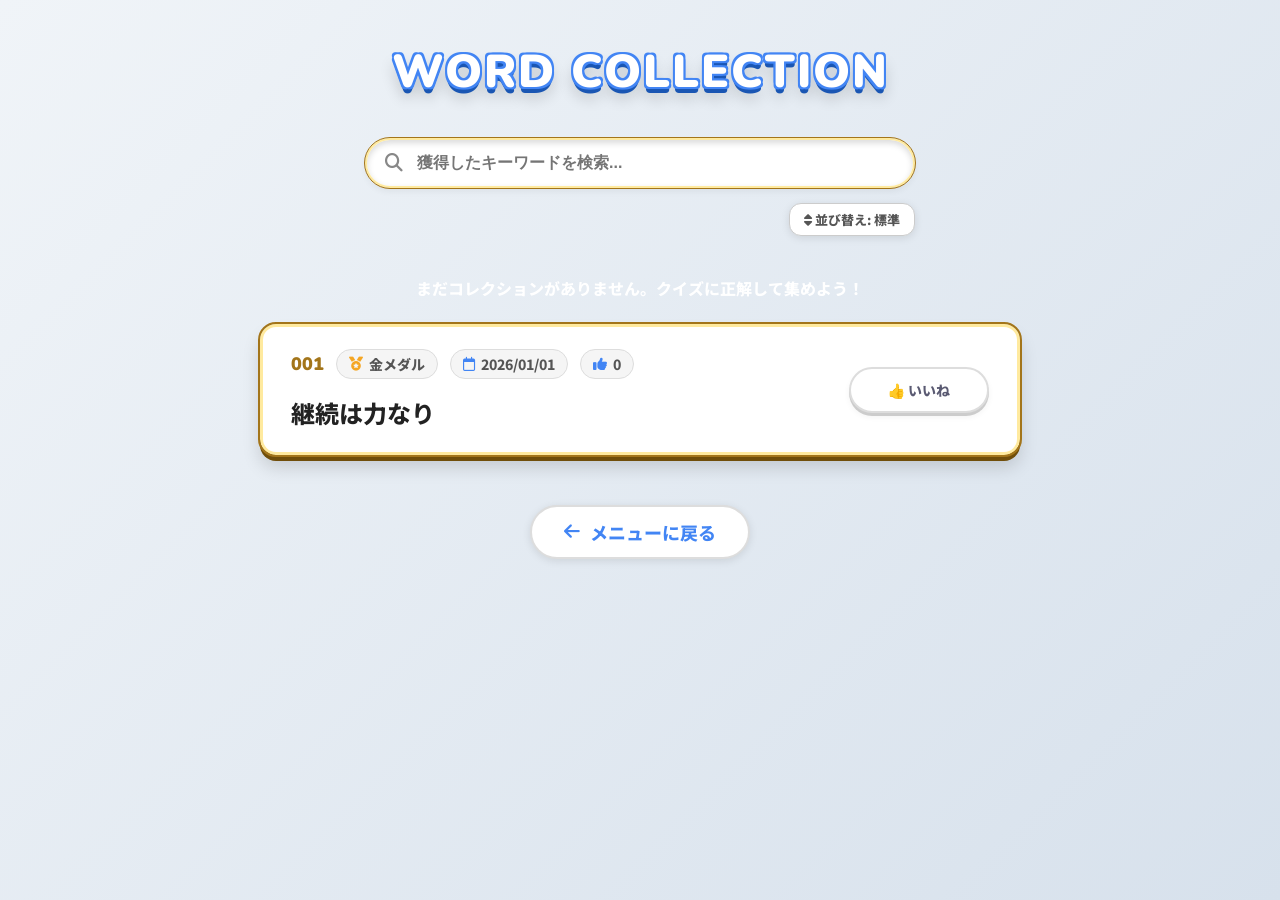
==== commit d4833c7c: "いいね機能の追加" ====
--- a/you-say-app/src/main/resources/templates/collection.html
+++ b/you-say-app/src/main/resources/templates/collection.html
@@ -1,20 +1,16 @@
 <!DOCTYPE html>
 <html lang="ja" xmlns:th="http://www.thymeleaf.org">
-
 <head>
 	<meta charset="UTF-8">
 	<meta name="viewport" content="width=device-width, initial-scale=1.0">
 	<title>Word Collection - You Say Quiz</title>
-
 	<link rel="stylesheet" href="https://cdnjs.cloudflare.com/ajax/libs/font-awesome/6.4.0/css/all.min.css">
 	<link rel="stylesheet" th:href="@{/css/common.css}">
-
 	<style>
 		/* ==========================================================================
            1. ベース・共通スタイル (common.css & top.css 統合)
-           ========================================================================== */
+           ========================================================================= */
 		@import url('https://fonts.googleapis.com/css2?family=Nunito:wght@700;800;900&family=Noto+Sans+JP:wght@400;500;700&display=swap');
-
 		*,
 		*::before,
 		*::after {
@@ -22,7 +18,6 @@
 			margin: 0;
 			padding: 0;
 		}
-
 		:root {
 			--color-green: #4caf50;
 			--color-red: #e8453c;
@@ -34,16 +29,16 @@
 			--shadow-sm: 0 2px 8px rgba(0, 0, 0, 0.10);
 			--shadow-md: 0 4px 20px rgba(0, 0, 0, 0.14);
 		}
-
 		body {
 			font-family: var(--font-body);
 			color: #333;
+			/* 💡 修正：グラデーションを画面に固定して、途切れや変色を防ぐ */
 			background: linear-gradient(135deg, #f0f4f8 0%, #d7e1ec 100%);
+			background-attachment: fixed;
 			min-height: 100vh;
 			display: flex;
 			flex-direction: column;
 		}
-
 		/* 共通ヘッダー */
 		.site-header {
 			width: 100%;
@@ -53,7 +48,6 @@
 			padding: 24px 40px;
 			box-shadow: var(--shadow-sm);
 		}
-
 		/* 共通フッター */
 		.site-footer {
 			width: 100%;
@@ -61,17 +55,14 @@
 			background: var(--color-green);
 			margin-top: auto;
 		}
-
 		.flex-center {
 			display: flex;
 			align-items: center;
 			justify-content: center;
 		}
-
 		.gap-sm {
 			gap: 12px;
 		}
-
 		/* ==========================================================================
            2. ヘッダー用3Dコンポーネント & 吹き出しメニュー
            ========================================================================== */
@@ -86,7 +77,6 @@
 			outline: 1.5px solid #a3751a;
 			box-shadow: 0 4px 6px rgba(0, 0, 0, 0.3), inset 0 2px 3px rgba(255, 255, 255, 0.2);
 		}
-
 		.rank-label {
 			font-size: 11px;
 			font-weight: 900;
@@ -96,7 +86,6 @@
 			border-radius: 10px;
 			letter-spacing: 0.5px;
 		}
-
 		.rank-name {
 			font-size: clamp(14px, 1.8vw, 18px);
 			font-weight: 800;
@@ -104,7 +93,6 @@
 			white-space: nowrap;
 			text-shadow: 1px 1px 2px rgba(0, 0, 0, 0.8);
 		}
-
 		.user-name-badge {
 			background: rgba(0, 0, 0, 0.6);
 			backdrop-filter: blur(4px);
@@ -113,7 +101,6 @@
 			border: 2px solid rgba(255, 234, 159, 0.5);
 			box-shadow: 0 4px 8px rgba(0, 0, 0, 0.2);
 		}
-
 		.user-name-text {
 			font-size: clamp(13px, 1.6vw, 16px);
 			font-weight: 800;
@@ -121,12 +108,10 @@
 			white-space: nowrap;
 			text-shadow: 1px 1px 2px rgba(0, 0, 0, 0.8);
 		}
-
-		/* アバターの親コンテナ（吹き出しの基準位置） */
+		/* アバターの親コンテナ */
 		.user-avatar-container {
 			position: relative;
 		}
-
 		.user-window-frame {
 			width: clamp(46px, 5.5vw, 56px);
 			height: clamp(46px, 5.5vw, 56px);
@@ -141,11 +126,9 @@
 			cursor: pointer;
 			transition: transform 0.2s;
 		}
-
 		.user-window-frame:hover {
 			transform: scale(1.05);
 		}
-
 		.avatar-icon {
 			width: 80%;
 			height: 80%;
@@ -153,12 +136,10 @@
 			filter: drop-shadow(0 2px 4px rgba(0, 0, 0, 0.4));
 			transition: transform 0.2s, color 0.2s;
 		}
-
 		.user-window-frame:hover .avatar-icon {
 			transform: rotate(10deg);
 			color: #81d4fa;
 		}
-
 		/* 👑 3D高級設定吹き出しメニュー */
 		.setting-balloon {
 			position: absolute;
@@ -173,21 +154,16 @@
 			box-shadow: 0 10px 25px rgba(0, 0, 0, 0.5);
 			padding: 12px 0;
 			z-index: 2000;
-
-			/* 初期状態は非表示（JSでコントロール） */
 			opacity: 0;
 			visibility: hidden;
 			transform: translateY(10px);
 			transition: opacity 0.2s, transform 0.2s, visibility 0.2s;
 		}
-
-		/* JSでこのクラスがついたら表示 */
 		.setting-balloon.active {
 			opacity: 1;
 			visibility: visible;
 			transform: translateY(0);
 		}
-
 		.balloon-arrow {
 			position: absolute;
 			top: -8px;
@@ -198,7 +174,6 @@
 			border-right: 8px solid transparent;
 			border-bottom: 8px solid #ffea9f;
 		}
-
 		.balloon-arrow::after {
 			content: '';
 			position: absolute;
@@ -208,7 +183,6 @@
 			border-right: 7px solid transparent;
 			border-bottom: 7px solid #333333;
 		}
-
 		.balloon-title {
 			font-size: 11px;
 			font-weight: 800;
@@ -218,13 +192,11 @@
 			margin-bottom: 6px;
 			letter-spacing: 0.5px;
 		}
-
 		.balloon-menu {
 			list-style: none;
 			padding: 0;
 			margin: 0;
 		}
-
 		.balloon-menu li a {
 			display: block;
 			padding: 8px 16px;
@@ -234,27 +206,22 @@
 			text-decoration: none;
 			transition: background 0.15s, color 0.15s;
 		}
-
 		.balloon-menu li a:hover {
 			background: #ffea9f;
 			color: #222222;
 		}
-
 		.menu-divider {
 			height: 1px;
 			background: rgba(255, 234, 159, 0.15);
 			margin: 6px 0;
 		}
-
 		.balloon-menu li a.menu-logout {
 			color: #ff4a4a;
 		}
-
 		.balloon-menu li a.menu-logout:hover {
 			background: #ff4a4a;
 			color: #ffffff;
 		}
-
 		/* ==========================================================================
            3. コレクション画面専用：メイン装飾スタイル（超豪華3D版）
            ========================================================================== */
@@ -265,7 +232,6 @@
 			padding: 40px 20px 60px;
 			box-sizing: border-box;
 		}
-
 		.collection-title {
 			font-family: var(--font-display);
 			font-size: clamp(32px, 5vw, 46px);
@@ -280,7 +246,6 @@
 				0px 6px 0px #1a56b3, 0px 10px 15px rgba(0, 0, 0, 0.2);
 			animation: fadeUp 0.5s ease both;
 		}
-
 		/* 検索バー */
 		.collection-tools {
 			display: flex;
@@ -290,7 +255,6 @@
 			margin-bottom: 40px;
 			animation: fadeUp 0.5s ease 0.1s both;
 		}
-
 		.search-container {
 			width: 100%;
 			max-width: 550px;
@@ -298,14 +262,12 @@
 			display: flex;
 			align-items: center;
 		}
-
 		.search-icon {
 			position: absolute;
 			left: 20px;
 			color: #888;
 			font-size: 18px;
 		}
-
 		.search-input {
 			width: 100%;
 			padding: 14px 20px 14px 50px;
@@ -318,20 +280,17 @@
 			font-weight: 700;
 			transition: all 0.2s ease;
 		}
-
 		.search-input:focus {
 			outline: 1.5px solid #704e0a;
 			border-color: var(--color-orange);
 			box-shadow: 0 0 0 4px rgba(245, 166, 35, 0.25), inset 0 2px 4px rgba(0, 0, 0, 0.1);
 		}
-
 		.sort-controls {
 			width: 100%;
 			display: flex;
 			justify-content: flex-end;
 			max-width: 550px;
 		}
-
 		.sort-label {
 			font-size: 13px;
 			font-weight: 800;
@@ -343,15 +302,13 @@
 			border: 1px solid #ccc;
 			box-shadow: var(--shadow-sm);
 		}
-
 		/* リストコンテナ */
 		.collection-list {
 			display: flex;
 			flex-direction: column;
 			gap: 24px;
 		}
-
-		/* 💡 金縁ベゼル付き3Dリストカード基盤 */
+		/* 金縁ベゼル付き3Dリストカード基盤 */
 		.collection-item-card {
 			position: relative;
 			background: #fff;
@@ -370,31 +327,24 @@
 			transition: transform 0.15s, box-shadow 0.15s;
 			animation: fadeUp 0.5s ease 0.2s both;
 		}
-
 		.collection-item-card.unlocked:hover {
 			transform: translateY(-2px);
 			box-shadow: 0 8px 0px #704e0a, 0 16px 24px rgba(0, 0, 0, 0.18);
 		}
-
-		.collection-item-card.unlocked:active {
-			transform: translateY(4px);
-			box-shadow: 0 2px 0px #704e0a, 0 4px 8px rgba(0, 0, 0, 0.2);
-		}
-
 		/* 左側情報エリア */
 		.item-main-info {
 			flex: 1;
 			display: flex;
 			flex-direction: column;
 			gap: 12px;
-		}
-
+			padding-right: 16px;
+		}
 		.item-header {
 			display: flex;
 			align-items: center;
-			gap: 16px;
-		}
-
+			flex-wrap: wrap;
+			gap: 12px;
+		}
 		.item-number {
 			font-family: var(--font-display);
 			font-weight: 900;
@@ -402,24 +352,25 @@
 			font-size: 18px;
 			text-shadow: 1px 1px 0px #fff;
 		}
-
-		.item-progress-bar {
-			width: clamp(100px, 20vw, 180px);
-			height: 12px;
-			background: #e0e0e0;
-			border-radius: 6px;
-			overflow: hidden;
-			box-shadow: inset 0 2px 4px rgba(0, 0, 0, 0.15);
-		}
-
-		.progress-fill {
-			height: 100%;
-			background: linear-gradient(to right, var(--color-orange) 0%, #ffcd38 100%);
-			border-radius: 6px;
-		}
-
+		.item-word {
+			font-size: clamp(18px, 3.5vw, 24px);
+			font-weight: 800;
+			color: #222;
+			margin-top: 4px;
+		}
+		
+		/* 右側のボタンエリア */
+		.item-actions {
+			display: flex;
+			align-items: center;
+			justify-content: center;
+			/* 💡 修正：ボタンのサイズ変化が親要素に影響しないよう幅を固定 */
+			width: 140px; 
+			height: 46px;
+		}
+		/* 各種バッジのスタイル */
 		.item-likes {
-			display: flex;
+			display: inline-flex;
 			align-items: center;
 			gap: 6px;
 			background: #f5f5f5;
@@ -430,69 +381,68 @@
 			color: #555;
 			border: 1px solid #ddd;
 		}
-
 		.like-icon {
 			color: var(--color-blue);
 		}
-
-		.item-word {
-			font-size: clamp(18px, 3.5vw, 24px);
-			font-weight: 800;
-			color: #222;
-		}
-
-		.item-status-tag {
-			background: linear-gradient(to bottom, #2cd140 0%, #199c29 100%);
-			color: #fff;
-			font-family: var(--font-display);
-			font-weight: 900;
-			padding: 6px 18px;
-			border-radius: 12px;
+		.medal-icon {
+			color: var(--color-orange);
+		}
+		
+		/* 👍 いいねボタン基本スタイル（通常：白ベース） */
+		.like-btn {
+			display: inline-flex;
+			align-items: center;
+			justify-content: center;
+			gap: 8px;
+			background: #ffffff;
+			border: 2px solid #ddd;
+			border-radius: 50px;
+			width: 100%;
+			height: 100%;
+			cursor: pointer;
+			font-family: var(--font-body);
 			font-size: 14px;
-			border: 2px solid #ffea9f;
-			box-shadow: 0 4px 0px #065c10, 0 4px 8px rgba(0, 0, 0, 0.2);
-			transform: rotate(4deg);
-		}
-
-		/* 🔒 ロック状態 */
-		.collection-item-card.locked {
-			background: #d5dadf;
-			border-color: #b0b8c0;
-			outline-color: #717d8a;
-			box-shadow: 0 6px 0px #505a64, 0 8px 12px rgba(0, 0, 0, 0.1);
-		}
-
-		.locked .item-word,
-		.locked .item-number {
-			color: #7e8a98;
-		}
-
-		.lock-overlay {
-			position: absolute;
-			inset: 0;
-			background: rgba(0, 0, 0, 0.02);
-			border-radius: 13px;
-			display: flex;
-			align-items: center;
-			justify-content: flex-end;
-			padding-right: 32px;
-			color: #505a64;
-			font-weight: 800;
-			gap: 10px;
-		}
-
-		.lock-overlay i {
-			font-size: 20px;
-			color: #e8453c;
-		}
-
+			font-weight: 800;
+			color: #5a5a72;
+			/* 💡 修正：3D影の厚みを 3px に統一 */
+			box-shadow: 0 3px 0px #ccc, 0 4px 6px rgba(0,0,0,0.05);
+			transition: background 0.15s ease, border-color 0.15s ease, color 0.15s ease;
+		}
+		.like-btn:hover {
+			border-color: var(--color-blue);
+			color: var(--color-blue);
+			background: #f0f4f8;
+			/* 💡 修正：ホバー時にボタン自体を上に浮かせない（文字ズレ防止） */
+			box-shadow: 0 3px 0px #2a6ed1, 0 4px 6px rgba(66, 133, 244, 0.1);
+		}
+		
+		/* いいね済みのスタイル（色がポップな青にガラッと変わる3Dデザイン） */
+		.like-btn.liked {
+			background: linear-gradient(to bottom, #4285f4 0%, #2a6ed1 100%);
+			/* 💡 修正：枠線の色を合わせることで、ボーダーの太さによるサイズ変化を防ぐ */
+			border-color: #4285f4; 
+			color: #ffffff;
+			/* 💡 修正：通常時と完全に同じ 3px の影の厚みに統一 */
+			box-shadow: 0 3px 0px #1d4fa0, 0 4px 6px rgba(42, 110, 209, 0.2);
+		}
+		.like-btn.liked:hover {
+			background: linear-gradient(to bottom, #5492f5 0%, #357ae8 100%);
+			border-color: #5492f5;
+			color: #ffffff;
+			box-shadow: 0 3px 0px #1d4fa0, 0 4px 6px rgba(42, 110, 209, 0.3);
+		}
+		.like-btn:active {
+			/* 💡 修正：クリック時の沈み込み量と位置を精密にコントロール */
+			transform: translateY(3px);
+			box-shadow: 0 0px 0px transparent !important;
+		}
+		
 		/* 下部戻るボタン */
 		.collection-footer {
 			margin-top: 50px;
 			text-align: center;
 			animation: fadeUp 0.5s ease 0.3s both;
 		}
-
 		.back-btn {
 			display: inline-flex;
 			align-items: center;
@@ -508,20 +458,17 @@
 			box-shadow: var(--shadow-sm);
 			transition: all 0.2s ease;
 		}
-
 		.back-btn:hover {
 			color: #fff;
 			background: var(--color-blue);
 			border-color: var(--color-blue);
 			transform: translateY(-2px);
 		}
-
 		@keyframes fadeUp {
 			from {
 				opacity: 0;
 				transform: translateY(20px);
 			}
-
 			to {
 				opacity: 1;
 				transform: translateY(0);
@@ -529,94 +476,139 @@
 		}
 	</style>
 </head>
-
 <body>
-
 	<header th:replace="~{fragments/header :: header}"></header>
-
 	<main class="collection-main">
 		<h2 class="collection-title">WORD COLLECTION</h2>
-
 		<section class="collection-tools">
 			<div class="search-container">
 				<i class="fa-solid fa-magnifying-glass search-icon"></i>
-				<input text="text" class="search-input" placeholder="獲得したキーワードを検索...">
+				<input type="text" class="search-input" placeholder="獲得したキーワードを検索...">
 			</div>
 			<div class="sort-controls">
 				<span class="sort-label"><i class="fa-solid fa-sort"></i> 並び替え: 標準</span>
 			</div>
 		</section>
-
+		
 		<div class="collection-list">
-
-		    <!-- データが1件もないとき -->
 		    <p th:if="${#lists.isEmpty(collection)}"
 		       style="text-align:center; color:#fff; font-weight:800;">
 		        まだコレクションがありません。クイズに正解して集めよう！
 		    </p>
-
-		    <!-- collection（List<OutputCollectionDto>）を1件ずつ表示 -->
+		    
 		    <div class="collection-item-card unlocked"
 		         th:each="item : ${collection}"
 		         th:if="${item.deletedAt == null}">
-
+		        
 		        <div class="item-main-info">
 		            <div class="item-header">
-		                <!-- collectionId を3桁ゼロ埋めで番号表示 -->
 		                <span class="item-number"
 		                      th:text="${#numbers.formatInteger(item.collectionId, 3)}">001</span>
-
-		                <!-- 金メダルを持っているときだけ表示 -->
+		                
 		                <span class="item-likes" th:if="${item.hasGoldMedal}">
-		                    <i class="fa-solid fa-medal like-icon" style="color: var(--color-orange);"></i>
+		                    <i class="fa-solid fa-medal medal-icon"></i>
 		                    <span>金メダル</span>
 		                </span>
-
-		                <!-- 獲得日（createdAt） -->
+		                
 		                <span class="item-likes" th:if="${item.createdAt != null}">
 		                    <i class="fa-regular fa-calendar like-icon"></i>
 		                    <span th:text="${#temporals.format(item.createdAt, 'yyyy/MM/dd')}">2026/01/01</span>
 		                </span>
+		                
+		                <span class="item-likes">
+		                    <i class="fa-solid fa-thumbs-up like-icon"></i>
+		                    <span th:id="'like-count-' + ${item.collectionId}" th:text="${item.likeCount != null ? item.likeCount : 0}">0</span>
+		                </span>
 		            </div>
-
-		            <!-- 言葉本体（quote） -->
 		            <h3 class="item-word" th:text="${item.quote}">継続は力なり</h3>
 		        </div>
-
-		        <div class="item-status-tag">GET!</div>
+		        
+		        <div class="item-actions">
+			        <button class="like-btn" 
+			                th:classappend="${item.isLiked} ? 'liked' : ''" 
+			                th:data-id="${item.collectionId}"
+			                th:data-quote-id="${item.quoteId}">
+			        	<span class="like-btn-text" th:text="${item.isLiked} ? '👍 いいね済み' : '👍 いいね'">👍 いいね</span>
+			        </button>
+		        </div>
 		    </div>
-
 		</div>
-
 		<div class="collection-footer">
-			<a href="top.html" class="back-btn">
+			<a th:href="@{/}" class="back-btn">
 				<i class="fa-solid fa-arrow-left"></i> メニューに戻る
 			</a>
 		</div>
 	</main>
-
 	<footer th:replace="~{fragments/footer :: footer}" style="z-index: 5; position: relative;"></footer>
-
-
+	
 	<script>
 		document.addEventListener('DOMContentLoaded', () => {
+			// --- アバターメニューの制御 ---
 			const trigger = document.getElementById('avatarTrigger');
 			const balloon = document.getElementById('settingBalloon');
-
-			// アイコンタップでメニューの表示/非表示を切り替え
-			trigger.addEventListener('click', (e) => {
-				e.stopPropagation(); // 画面クリックイベントへの伝播を防ぐ
-				balloon.classList.toggle('active');
-			});
-
-			// メニューの外側をタップしたら自動的に閉じる
-			document.addEventListener('click', (e) => {
-				if (!balloon.contains(e.target) && e.target !== trigger) {
-					balloon.classList.remove('active');
-				}
+			if (trigger && balloon) {
+				trigger.addEventListener('click', (e) => {
+					e.stopPropagation();
+					balloon.classList.toggle('active');
+				});
+				document.addEventListener('click', (e) => {
+					if (!balloon.contains(e.target) && e.target !== trigger) {
+						balloon.classList.remove('active');
+					}
+				});
+			}
+			
+			// --- いいねボタンの一括イベント設定 ---
+			const likeButtons = document.querySelectorAll('.like-btn');
+			likeButtons.forEach(button => {
+				button.addEventListener('click', async function(e) {
+					e.preventDefault();
+					
+					const collectionId = this.getAttribute('data-id');
+					const quoteId = this.getAttribute('data-quote-id');
+					if (!collectionId || !quoteId) return;
+					
+					this.disabled = true;
+					
+					try {
+						const response = await fetch('/like', {
+							method: 'POST',
+							headers: {
+								'Content-Type': 'application/json'
+							},
+							body: JSON.stringify({ 
+								collectionId: parseInt(collectionId),
+								quoteId: parseInt(quoteId)
+							})
+						});
+						
+						if (response.ok) {
+							const updatedCount = await response.json();
+							
+							const countTarget = document.getElementById(`like-count-${collectionId}`);
+							if (countTarget) {
+								countTarget.textContent = updatedCount;
+							}
+							
+							const textTarget = this.querySelector('.like-btn-text');
+							if (this.classList.contains('liked')) {
+								this.classList.remove('liked');
+								if (textTarget) textTarget.textContent = '👍 いいね';
+							} else {
+								this.classList.add('liked');
+								if (textTarget) textTarget.textContent = '👍 いいね済み';
+							}
+						} else {
+							console.error('サーバーエラーが発生しました');
+						}
+					} catch (error) {
+						console.error('通信に失敗しました', error);
+					} finally {
+						this.disabled = false;
+					}
+				});
 			});
 		});
 	</script>
 </body>
-
 </html>
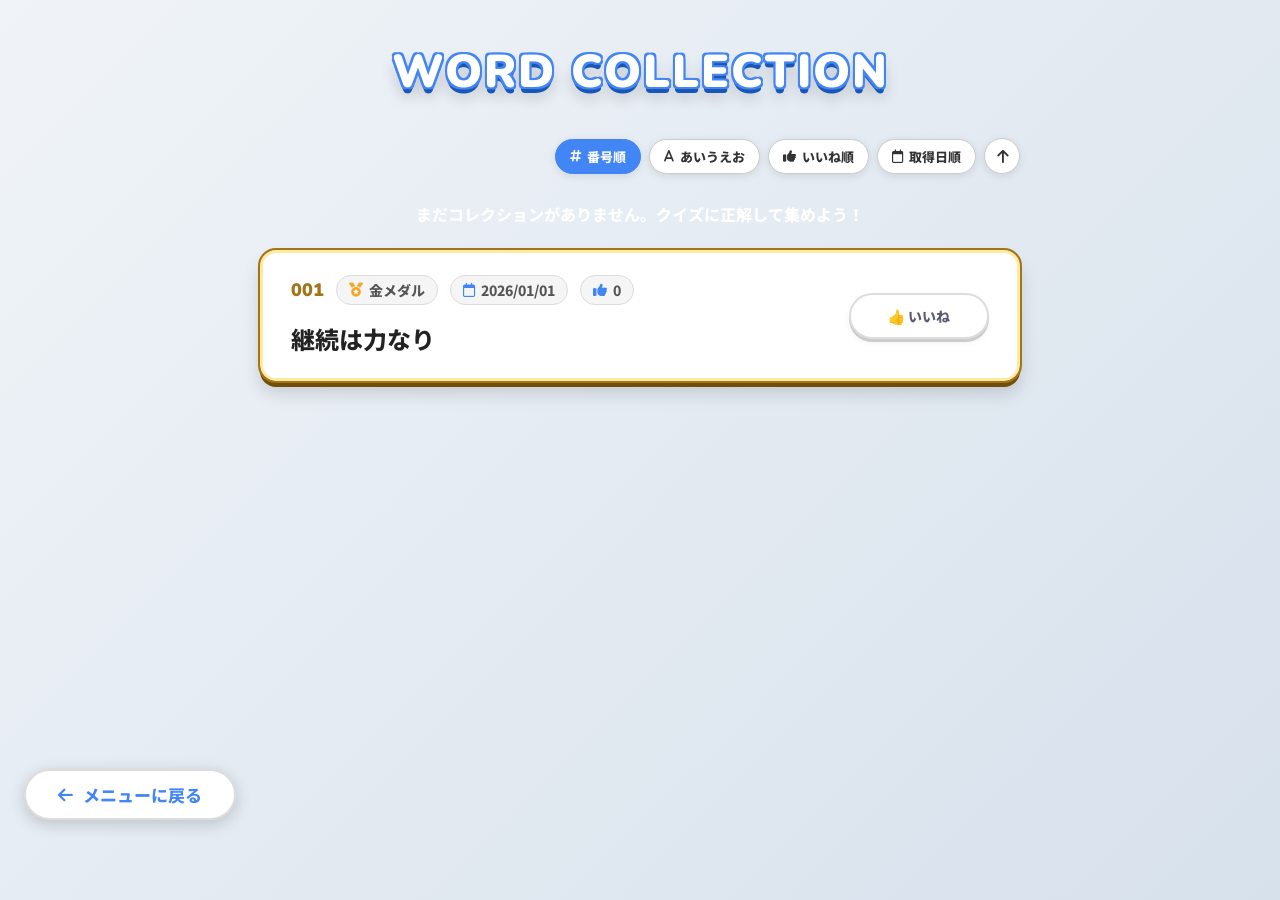
==== commit beef0607: "collecetion画面の変更。JSで並び替え追加" ====
--- a/you-say-app/src/main/resources/templates/collection.html
+++ b/you-say-app/src/main/resources/templates/collection.html
@@ -1,5 +1,6 @@
 <!DOCTYPE html>
 <html lang="ja" xmlns:th="http://www.thymeleaf.org">
+
 <head>
 	<meta charset="UTF-8">
 	<meta name="viewport" content="width=device-width, initial-scale=1.0">
@@ -7,10 +8,8 @@
 	<link rel="stylesheet" href="https://cdnjs.cloudflare.com/ajax/libs/font-awesome/6.4.0/css/all.min.css">
 	<link rel="stylesheet" th:href="@{/css/common.css}">
 	<style>
-		/* ==========================================================================
-           1. ベース・共通スタイル (common.css & top.css 統合)
-           ========================================================================= */
 		@import url('https://fonts.googleapis.com/css2?family=Nunito:wght@700;800;900&family=Noto+Sans+JP:wght@400;500;700&display=swap');
+
 		*,
 		*::before,
 		*::after {
@@ -18,6 +17,7 @@
 			margin: 0;
 			padding: 0;
 		}
+
 		:root {
 			--color-green: #4caf50;
 			--color-red: #e8453c;
@@ -28,18 +28,71 @@
 			--radius-card: 16px;
 			--shadow-sm: 0 2px 8px rgba(0, 0, 0, 0.10);
 			--shadow-md: 0 4px 20px rgba(0, 0, 0, 0.14);
-		}
+
+			--bg-gradient-start: #f0f4f8;
+			--bg-gradient-end: #d7e1ec;
+			--card-bg: #ffffff;
+			--card-border: #ffea9f;
+			--card-outline: #a3751a;
+			--card-shadow: #704e0a;
+			--card-inner: rgba(255, 255, 255, 0.5);
+			--text-main: #222222;
+			--text-sub: #555555;
+			--badge-bg: #f5f5f5;
+			--badge-border: #dddddd;
+			--like-btn-bg: #ffffff;
+			--like-btn-border: #dddddd;
+			--like-btn-shadow: #cccccc;
+			--like-btn-color: #5a5a72;
+			--sort-bg: #ffffff;
+			--sort-border: #cccccc;
+			--sort-color: #333333;
+		}
+
+		:root.dark-mode {
+			--bg-gradient-start: #1a1f2e;
+			--bg-gradient-end: #0d1117;
+			--card-bg: #1e2436;
+			--card-border: #c8a84b;
+			--card-outline: #7a5a1a;
+			--card-shadow: #0a0c12;
+			--card-inner: rgba(255, 255, 255, 0.05);
+			--text-main: #e8e8f0;
+			--text-sub: #a0a8b8;
+			--badge-bg: #2a3048;
+			--badge-border: #3a4060;
+			--like-btn-bg: #252b3d;
+			--like-btn-border: #3a4060;
+			--like-btn-shadow: #0a0c12;
+			--like-btn-color: #a0a8c8;
+			--sort-bg: #252b3d;
+			--sort-border: #3a4060;
+			--sort-color: #c8cce0;
+		}
+
+		html {
+			min-height: 100%;
+			background: linear-gradient(135deg, var(--bg-gradient-start) 0%, var(--bg-gradient-end) 100%);
+			background-attachment: fixed;
+		}
+
+		html.dark-mode {
+			background: linear-gradient(135deg, var(--bg-gradient-start) 0%, var(--bg-gradient-end) 100%);
+			background-attachment: fixed;
+		}
+
 		body {
 			font-family: var(--font-body);
-			color: #333;
-			/* 💡 修正：グラデーションを画面に固定して、途切れや変色を防ぐ */
-			background: linear-gradient(135deg, #f0f4f8 0%, #d7e1ec 100%);
-			background-attachment: fixed;
+			color: var(--text-main);
 			min-height: 100vh;
 			display: flex;
 			flex-direction: column;
-		}
-		/* 共通ヘッダー */
+			padding-bottom: 100px;
+			transition: color 0.3s;
+			background: transparent;
+		}
+
+		/* ===== ヘッダー ===== */
 		.site-header {
 			width: 100%;
 			background: var(--color-green);
@@ -48,35 +101,19 @@
 			padding: 24px 40px;
 			box-shadow: var(--shadow-sm);
 		}
-		/* 共通フッター */
-		.site-footer {
-			width: 100%;
-			height: 56px;
-			background: var(--color-green);
-			margin-top: auto;
-		}
-		.flex-center {
-			display: flex;
-			align-items: center;
-			justify-content: center;
-		}
-		.gap-sm {
-			gap: 12px;
-		}
-		/* ==========================================================================
-           2. ヘッダー用3Dコンポーネント & 吹き出しメニュー
-           ========================================================================== */
+
 		.rank-badge {
 			display: inline-flex;
 			align-items: center;
 			gap: 10px;
 			padding: 8px 16px;
-			background: linear-gradient(to bottom, #444444 0%, #222222 100%);
+			background: linear-gradient(to bottom, #444 0%, #222 100%);
 			border-radius: 30px;
 			border: 2px solid #ffea9f;
 			outline: 1.5px solid #a3751a;
 			box-shadow: 0 4px 6px rgba(0, 0, 0, 0.3), inset 0 2px 3px rgba(255, 255, 255, 0.2);
 		}
+
 		.rank-label {
 			font-size: 11px;
 			font-weight: 900;
@@ -86,13 +123,15 @@
 			border-radius: 10px;
 			letter-spacing: 0.5px;
 		}
+
 		.rank-name {
 			font-size: clamp(14px, 1.8vw, 18px);
 			font-weight: 800;
-			color: #ffffff;
+			color: #fff;
 			white-space: nowrap;
 			text-shadow: 1px 1px 2px rgba(0, 0, 0, 0.8);
 		}
+
 		.user-name-badge {
 			background: rgba(0, 0, 0, 0.6);
 			backdrop-filter: blur(4px);
@@ -101,17 +140,19 @@
 			border: 2px solid rgba(255, 234, 159, 0.5);
 			box-shadow: 0 4px 8px rgba(0, 0, 0, 0.2);
 		}
+
 		.user-name-text {
 			font-size: clamp(13px, 1.6vw, 16px);
 			font-weight: 800;
-			color: #ffffff;
+			color: #fff;
 			white-space: nowrap;
 			text-shadow: 1px 1px 2px rgba(0, 0, 0, 0.8);
 		}
-		/* アバターの親コンテナ */
+
 		.user-avatar-container {
 			position: relative;
 		}
+
 		.user-window-frame {
 			width: clamp(46px, 5.5vw, 56px);
 			height: clamp(46px, 5.5vw, 56px);
@@ -126,9 +167,11 @@
 			cursor: pointer;
 			transition: transform 0.2s;
 		}
+
 		.user-window-frame:hover {
 			transform: scale(1.05);
 		}
+
 		.avatar-icon {
 			width: 80%;
 			height: 80%;
@@ -136,18 +179,19 @@
 			filter: drop-shadow(0 2px 4px rgba(0, 0, 0, 0.4));
 			transition: transform 0.2s, color 0.2s;
 		}
+
 		.user-window-frame:hover .avatar-icon {
 			transform: rotate(10deg);
 			color: #81d4fa;
 		}
-		/* 👑 3D高級設定吹き出しメニュー */
+
 		.setting-balloon {
 			position: absolute;
 			top: 100%;
 			right: 0;
 			margin-top: 16px;
 			width: 200px;
-			background: linear-gradient(to bottom, #333333 0%, #1a1a1a 100%);
+			background: linear-gradient(to bottom, #333 0%, #1a1a1a 100%);
 			border: 2px solid #ffea9f;
 			outline: 1.5px solid #a3751a;
 			border-radius: 14px;
@@ -159,11 +203,13 @@
 			transform: translateY(10px);
 			transition: opacity 0.2s, transform 0.2s, visibility 0.2s;
 		}
+
 		.setting-balloon.active {
 			opacity: 1;
 			visibility: visible;
 			transform: translateY(0);
 		}
+
 		.balloon-arrow {
 			position: absolute;
 			top: -8px;
@@ -174,6 +220,7 @@
 			border-right: 8px solid transparent;
 			border-bottom: 8px solid #ffea9f;
 		}
+
 		.balloon-arrow::after {
 			content: '';
 			position: absolute;
@@ -181,8 +228,9 @@
 			left: -7px;
 			border-left: 7px solid transparent;
 			border-right: 7px solid transparent;
-			border-bottom: 7px solid #333333;
-		}
+			border-bottom: 7px solid #333;
+		}
+
 		.balloon-title {
 			font-size: 11px;
 			font-weight: 800;
@@ -192,46 +240,52 @@
 			margin-bottom: 6px;
 			letter-spacing: 0.5px;
 		}
+
 		.balloon-menu {
 			list-style: none;
 			padding: 0;
 			margin: 0;
 		}
+
 		.balloon-menu li a {
 			display: block;
 			padding: 8px 16px;
-			color: #ffffff;
+			color: #fff;
 			font-size: 14px;
 			font-weight: 700;
 			text-decoration: none;
 			transition: background 0.15s, color 0.15s;
 		}
+
 		.balloon-menu li a:hover {
 			background: #ffea9f;
-			color: #222222;
-		}
+			color: #222;
+		}
+
 		.menu-divider {
 			height: 1px;
 			background: rgba(255, 234, 159, 0.15);
 			margin: 6px 0;
 		}
+
 		.balloon-menu li a.menu-logout {
 			color: #ff4a4a;
 		}
+
 		.balloon-menu li a.menu-logout:hover {
 			background: #ff4a4a;
-			color: #ffffff;
-		}
-		/* ==========================================================================
-           3. コレクション画面専用：メイン装飾スタイル（超豪華3D版）
-           ========================================================================== */
+			color: #fff;
+		}
+
+		/* ===== メインエリア ===== */
 		.collection-main {
 			width: 100%;
 			max-width: 800px;
 			margin: 0 auto;
-			padding: 40px 20px 60px;
+			padding: 40px 20px 20px;
 			box-sizing: border-box;
 		}
+
 		.collection-title {
 			font-family: var(--font-display);
 			font-size: clamp(32px, 5vw, 46px);
@@ -246,92 +300,103 @@
 				0px 6px 0px #1a56b3, 0px 10px 15px rgba(0, 0, 0, 0.2);
 			animation: fadeUp 0.5s ease both;
 		}
-		/* 検索バー */
-		.collection-tools {
-			display: flex;
-			flex-direction: column;
-			align-items: center;
-			gap: 15px;
-			margin-bottom: 40px;
+
+		/* ===== 並び替え ===== */
+		.sort-section {
+			display: flex;
+			flex-wrap: wrap;
+			align-items: center;
+			justify-content: flex-end;
+			gap: 8px;
+			margin-bottom: 28px;
 			animation: fadeUp 0.5s ease 0.1s both;
 		}
-		.search-container {
-			width: 100%;
-			max-width: 550px;
-			position: relative;
-			display: flex;
-			align-items: center;
-		}
-		.search-icon {
-			position: absolute;
-			left: 20px;
-			color: #888;
-			font-size: 18px;
-		}
-		.search-input {
-			width: 100%;
-			padding: 14px 20px 14px 50px;
-			border-radius: 30px;
-			border: 2px solid #ffea9f;
-			outline: 1.5px solid #a3751a;
-			background: #fff;
-			box-shadow: inset 0 3px 6px rgba(0, 0, 0, 0.15), 0 4px 6px rgba(0, 0, 0, 0.05);
-			font-size: 16px;
-			font-weight: 700;
-			transition: all 0.2s ease;
-		}
-		.search-input:focus {
-			outline: 1.5px solid #704e0a;
-			border-color: var(--color-orange);
-			box-shadow: 0 0 0 4px rgba(245, 166, 35, 0.25), inset 0 2px 4px rgba(0, 0, 0, 0.1);
-		}
-		.sort-controls {
-			width: 100%;
-			display: flex;
-			justify-content: flex-end;
-			max-width: 550px;
-		}
-		.sort-label {
+
+		.sort-btn {
+			display: inline-flex;
+			align-items: center;
+			gap: 6px;
+			padding: 7px 14px;
+			border-radius: 20px;
+			border: 1.5px solid var(--sort-border);
+			background: var(--sort-bg);
+			color: var(--sort-color);
+			font-family: var(--font-body);
 			font-size: 13px;
 			font-weight: 800;
-			color: #555;
 			cursor: pointer;
-			background: #fff;
-			padding: 6px 14px;
-			border-radius: 12px;
-			border: 1px solid #ccc;
 			box-shadow: var(--shadow-sm);
-		}
-		/* リストコンテナ */
+			transition: background 0.15s, color 0.15s, border-color 0.15s;
+			white-space: nowrap;
+		}
+
+		.sort-btn:hover {
+			border-color: var(--color-blue);
+			color: var(--color-blue);
+		}
+
+		.sort-btn.active {
+			background: var(--color-blue);
+			color: #ffffff;
+			border-color: var(--color-blue);
+		}
+
+		.sort-dir-btn {
+			display: inline-flex;
+			align-items: center;
+			justify-content: center;
+			width: 36px;
+			height: 36px;
+			border-radius: 50%;
+			border: 1.5px solid var(--sort-border);
+			background: var(--sort-bg);
+			color: var(--sort-color);
+			font-size: 15px;
+			cursor: pointer;
+			box-shadow: var(--shadow-sm);
+			transition: background 0.15s, color 0.15s, transform 0.2s;
+		}
+
+		.sort-dir-btn:hover {
+			border-color: var(--color-blue);
+			color: var(--color-blue);
+		}
+
+		.sort-dir-btn.desc {
+			transform: rotate(180deg);
+		}
+
+		/* ===== カードリスト ===== */
 		.collection-list {
 			display: flex;
 			flex-direction: column;
 			gap: 24px;
 		}
-		/* 金縁ベゼル付き3Dリストカード基盤 */
+
 		.collection-item-card {
 			position: relative;
-			background: #fff;
+			background: var(--card-bg);
 			border-radius: var(--radius-card);
 			padding: 22px 28px;
-			border: 3px solid #ffea9f;
-			outline: 2px solid #a3751a;
+			border: 3px solid var(--card-border);
+			outline: 2px solid var(--card-outline);
 			box-shadow:
-				0 6px 0px #704e0a,
+				0 6px 0px var(--card-shadow),
 				0 12px 18px rgba(0, 0, 0, 0.15),
-				inset 0 4px 4px rgba(255, 255, 255, 0.5);
+				inset 0 4px 4px var(--card-inner);
 			display: flex;
 			align-items: center;
 			justify-content: space-between;
 			min-height: 110px;
-			transition: transform 0.15s, box-shadow 0.15s;
+			transition: transform 0.15s, box-shadow 0.15s, background 0.3s;
 			animation: fadeUp 0.5s ease 0.2s both;
 		}
+
 		.collection-item-card.unlocked:hover {
 			transform: translateY(-2px);
-			box-shadow: 0 8px 0px #704e0a, 0 16px 24px rgba(0, 0, 0, 0.18);
-		}
-		/* 左側情報エリア */
+			box-shadow: 0 8px 0px var(--card-shadow), 0 16px 24px rgba(0, 0, 0, 0.18);
+		}
+
 		.item-main-info {
 			flex: 1;
 			display: flex;
@@ -339,63 +404,66 @@
 			gap: 12px;
 			padding-right: 16px;
 		}
+
 		.item-header {
 			display: flex;
 			align-items: center;
 			flex-wrap: wrap;
 			gap: 12px;
 		}
+
 		.item-number {
 			font-family: var(--font-display);
 			font-weight: 900;
 			color: #a3751a;
 			font-size: 18px;
-			text-shadow: 1px 1px 0px #fff;
-		}
+			text-shadow: 1px 1px 0px rgba(255, 255, 255, 0.3);
+		}
+
 		.item-word {
 			font-size: clamp(18px, 3.5vw, 24px);
 			font-weight: 800;
-			color: #222;
+			color: var(--text-main);
 			margin-top: 4px;
 		}
-		
-		/* 右側のボタンエリア */
+
 		.item-actions {
 			display: flex;
 			align-items: center;
 			justify-content: center;
-			/* 💡 修正：ボタンのサイズ変化が親要素に影響しないよう幅を固定 */
-			width: 140px; 
+			width: 140px;
 			height: 46px;
 		}
-		/* 各種バッジのスタイル */
+
 		.item-likes {
 			display: inline-flex;
 			align-items: center;
 			gap: 6px;
-			background: #f5f5f5;
+			background: var(--badge-bg);
 			padding: 4px 12px;
 			border-radius: 20px;
 			font-size: 14px;
 			font-weight: 800;
-			color: #555;
-			border: 1px solid #ddd;
-		}
+			color: var(--text-sub);
+			border: 1px solid var(--badge-border);
+		}
+
 		.like-icon {
 			color: var(--color-blue);
 		}
+
 		.medal-icon {
 			color: var(--color-orange);
 		}
-		
-		/* 👍 いいねボタン基本スタイル（通常：白ベース） */
+
+		/* ===== いいねボタン ===== */
 		.like-btn {
 			display: inline-flex;
 			align-items: center;
 			justify-content: center;
 			gap: 8px;
-			background: #ffffff;
-			border: 2px solid #ddd;
+			background: var(--like-btn-bg);
+			border: 2px solid var(--like-btn-border);
 			border-radius: 50px;
 			width: 100%;
 			height: 100%;
@@ -403,72 +471,82 @@
 			font-family: var(--font-body);
 			font-size: 14px;
 			font-weight: 800;
-			color: #5a5a72;
-			/* 💡 修正：3D影の厚みを 3px に統一 */
-			box-shadow: 0 3px 0px #ccc, 0 4px 6px rgba(0,0,0,0.05);
-			transition: background 0.15s ease, border-color 0.15s ease, color 0.15s ease;
-		}
+			color: var(--like-btn-color);
+			box-shadow: 0 3px 0px var(--like-btn-shadow), 0 4px 6px rgba(0, 0, 0, 0.05);
+			transition: background 0.15s, border-color 0.15s, color 0.15s;
+		}
+
 		.like-btn:hover {
 			border-color: var(--color-blue);
 			color: var(--color-blue);
 			background: #f0f4f8;
-			/* 💡 修正：ホバー時にボタン自体を上に浮かせない（文字ズレ防止） */
 			box-shadow: 0 3px 0px #2a6ed1, 0 4px 6px rgba(66, 133, 244, 0.1);
 		}
-		
-		/* いいね済みのスタイル（色がポップな青にガラッと変わる3Dデザイン） */
+
 		.like-btn.liked {
 			background: linear-gradient(to bottom, #4285f4 0%, #2a6ed1 100%);
-			/* 💡 修正：枠線の色を合わせることで、ボーダーの太さによるサイズ変化を防ぐ */
-			border-color: #4285f4; 
+			border-color: #4285f4;
 			color: #ffffff;
-			/* 💡 修正：通常時と完全に同じ 3px の影の厚みに統一 */
 			box-shadow: 0 3px 0px #1d4fa0, 0 4px 6px rgba(42, 110, 209, 0.2);
 		}
+
 		.like-btn.liked:hover {
 			background: linear-gradient(to bottom, #5492f5 0%, #357ae8 100%);
 			border-color: #5492f5;
 			color: #ffffff;
 			box-shadow: 0 3px 0px #1d4fa0, 0 4px 6px rgba(42, 110, 209, 0.3);
 		}
+
 		.like-btn:active {
-			/* 💡 修正：クリック時の沈み込み量と位置を精密にコントロール */
 			transform: translateY(3px);
 			box-shadow: 0 0px 0px transparent !important;
 		}
-		
-		/* 下部戻るボタン */
-		.collection-footer {
-			margin-top: 50px;
-			text-align: center;
-			animation: fadeUp 0.5s ease 0.3s both;
-		}
+
+		/* ===== 固定「メニューに戻る」ボタン（バーなし・浮かせるだけ） ===== */
+		.fixed-footer-bar {
+			position: fixed;
+			bottom: 80px;
+			/* 56px(フッター) + 24px(余白) */
+			left: 24px;
+			display: flex;
+			align-items: center;
+			justify-content: center;
+			z-index: 1000;
+			background: none;
+			border: none;
+			pointer-events: none;
+		}
+
 		.back-btn {
+			pointer-events: auto;
 			display: inline-flex;
 			align-items: center;
 			gap: 10px;
 			color: var(--color-blue);
 			text-decoration: none;
 			font-weight: 800;
-			font-size: 18px;
-			background: #fff;
-			padding: 12px 32px;
+			font-size: 17px;
+			background: var(--card-bg);
+			padding: 11px 32px;
 			border-radius: 30px;
-			border: 2px solid #ddd;
-			box-shadow: var(--shadow-sm);
+			border: 2px solid var(--badge-border);
+			box-shadow: 0 4px 16px rgba(0, 0, 0, 0.18);
 			transition: all 0.2s ease;
 		}
+
 		.back-btn:hover {
 			color: #fff;
 			background: var(--color-blue);
 			border-color: var(--color-blue);
 			transform: translateY(-2px);
 		}
+
 		@keyframes fadeUp {
 			from {
 				opacity: 0;
 				transform: translateY(20px);
 			}
+
 			to {
 				opacity: 1;
 				transform: translateY(0);
@@ -476,120 +554,184 @@
 		}
 	</style>
 </head>
+
 <body>
 	<header th:replace="~{fragments/header :: header}"></header>
+
 	<main class="collection-main">
 		<h2 class="collection-title">WORD COLLECTION</h2>
-		<section class="collection-tools">
-			<div class="search-container">
-				<i class="fa-solid fa-magnifying-glass search-icon"></i>
-				<input type="text" class="search-input" placeholder="獲得したキーワードを検索...">
+
+		<div class="sort-section">
+			<button class="sort-btn active" data-sort="id">
+				<i class="fa-solid fa-hashtag"></i> 番号順
+			</button>
+			<button class="sort-btn" data-sort="kana">
+				<i class="fa-solid fa-a"></i> あいうえお
+			</button>
+			<button class="sort-btn" data-sort="likes">
+				<i class="fa-solid fa-thumbs-up"></i> いいね順
+			</button>
+			<button class="sort-btn" data-sort="date">
+				<i class="fa-regular fa-calendar"></i> 取得日順
+			</button>
+			<button class="sort-dir-btn" id="sortDirBtn" title="昇順">
+				<i class="fa-solid fa-arrow-up"></i>
+			</button>
+		</div>
+
+		<div class="collection-list" id="collectionList">
+			<p th:if="${#lists.isEmpty(collection)}" style="text-align:center; color:#fff; font-weight:800;">
+				まだコレクションがありません。クイズに正解して集めよう！
+			</p>
+
+			<div class="collection-item-card unlocked" th:each="item : ${collection}" th:if="${item.deletedAt == null}"
+				th:data-id="${item.collectionId}" th:data-likes="${item.likeCount != null ? item.likeCount : 0}"
+				th:data-date="${item.createdAt != null ? #temporals.format(item.createdAt, 'yyyy/MM/dd') : '0000/00/00'}"
+				th:data-kana="${item.quote}">
+
+				<div class="item-main-info">
+					<div class="item-header">
+						<span class="item-number" th:text="${#numbers.formatInteger(item.collectionId, 3)}">001</span>
+
+						<span class="item-likes" th:if="${item.hasGoldMedal}">
+							<i class="fa-solid fa-medal medal-icon"></i>
+							<span>金メダル</span>
+						</span>
+
+						<span class="item-likes" th:if="${item.createdAt != null}">
+							<i class="fa-regular fa-calendar like-icon"></i>
+							<span th:text="${#temporals.format(item.createdAt, 'yyyy/MM/dd')}">2026/01/01</span>
+						</span>
+
+						<span class="item-likes">
+							<i class="fa-solid fa-thumbs-up like-icon"></i>
+							<span th:id="'like-count-' + ${item.collectionId}"
+								th:text="${item.likeCount != null ? item.likeCount : 0}">0</span>
+						</span>
+					</div>
+					<h3 class="item-word" th:text="${item.quote}">継続は力なり</h3>
+				</div>
+
+				<div class="item-actions">
+					<button class="like-btn" th:classappend="${item.isLiked} ? 'liked' : ''"
+						th:data-id="${item.collectionId}" th:data-quote-id="${item.quoteId}">
+						<span class="like-btn-text" th:text="${item.isLiked} ? '👍 いいね済み' : '👍 いいね'">👍 いいね</span>
+					</button>
+				</div>
 			</div>
-			<div class="sort-controls">
-				<span class="sort-label"><i class="fa-solid fa-sort"></i> 並び替え: 標準</span>
-			</div>
-		</section>
-		
-		<div class="collection-list">
-		    <p th:if="${#lists.isEmpty(collection)}"
-		       style="text-align:center; color:#fff; font-weight:800;">
-		        まだコレクションがありません。クイズに正解して集めよう！
-		    </p>
-		    
-		    <div class="collection-item-card unlocked"
-		         th:each="item : ${collection}"
-		         th:if="${item.deletedAt == null}">
-		        
-		        <div class="item-main-info">
-		            <div class="item-header">
-		                <span class="item-number"
-		                      th:text="${#numbers.formatInteger(item.collectionId, 3)}">001</span>
-		                
-		                <span class="item-likes" th:if="${item.hasGoldMedal}">
-		                    <i class="fa-solid fa-medal medal-icon"></i>
-		                    <span>金メダル</span>
-		                </span>
-		                
-		                <span class="item-likes" th:if="${item.createdAt != null}">
-		                    <i class="fa-regular fa-calendar like-icon"></i>
-		                    <span th:text="${#temporals.format(item.createdAt, 'yyyy/MM/dd')}">2026/01/01</span>
-		                </span>
-		                
-		                <span class="item-likes">
-		                    <i class="fa-solid fa-thumbs-up like-icon"></i>
-		                    <span th:id="'like-count-' + ${item.collectionId}" th:text="${item.likeCount != null ? item.likeCount : 0}">0</span>
-		                </span>
-		            </div>
-		            <h3 class="item-word" th:text="${item.quote}">継続は力なり</h3>
-		        </div>
-		        
-		        <div class="item-actions">
-			        <button class="like-btn" 
-			                th:classappend="${item.isLiked} ? 'liked' : ''" 
-			                th:data-id="${item.collectionId}"
-			                th:data-quote-id="${item.quoteId}">
-			        	<span class="like-btn-text" th:text="${item.isLiked} ? '👍 いいね済み' : '👍 いいね'">👍 いいね</span>
-			        </button>
-		        </div>
-		    </div>
-		</div>
-		<div class="collection-footer">
-			<a th:href="@{/}" class="back-btn">
-				<i class="fa-solid fa-arrow-left"></i> メニューに戻る
-			</a>
 		</div>
 	</main>
-	<footer th:replace="~{fragments/footer :: footer}" style="z-index: 5; position: relative;"></footer>
-	
+
+	<div class="fixed-footer-bar">
+		<a th:href="@{/}" class="back-btn">
+			<i class="fa-solid fa-arrow-left"></i> メニューに戻る
+		</a>
+	</div>
+
+	<footer th:replace="~{fragments/footer :: footer}" style="display:none;"></footer>
+
 	<script>
+		(function () {
+			const savedDark = localStorage.getItem('quiz_dark_mode');
+			if (savedDark === 'true') {
+				document.documentElement.classList.add('dark-mode');
+			}
+		})();
 		document.addEventListener('DOMContentLoaded', () => {
-			// --- アバターメニューの制御 ---
+
 			const trigger = document.getElementById('avatarTrigger');
 			const balloon = document.getElementById('settingBalloon');
 			if (trigger && balloon) {
-				trigger.addEventListener('click', (e) => {
+				trigger.addEventListener('click', e => {
 					e.stopPropagation();
 					balloon.classList.toggle('active');
 				});
-				document.addEventListener('click', (e) => {
+				document.addEventListener('click', e => {
 					if (!balloon.contains(e.target) && e.target !== trigger) {
 						balloon.classList.remove('active');
 					}
 				});
 			}
-			
-			// --- いいねボタンの一括イベント設定 ---
-			const likeButtons = document.querySelectorAll('.like-btn');
-			likeButtons.forEach(button => {
-				button.addEventListener('click', async function(e) {
+
+			// ===== 並び替え =====
+			const list = document.getElementById('collectionList');
+			const sortBtns = document.querySelectorAll('.sort-btn');
+			const dirBtn = document.getElementById('sortDirBtn');
+			let currentSort = 'id';
+			let ascending = true;
+
+			function getCards() {
+				return Array.from(list.querySelectorAll('.collection-item-card'));
+			}
+
+			function sortCards() {
+				const cards = getCards();
+				cards.sort((a, b) => {
+					switch (currentSort) {
+						case 'id':
+							return ascending
+								? (parseInt(a.dataset.id) || 0) - (parseInt(b.dataset.id) || 0)
+								: (parseInt(b.dataset.id) || 0) - (parseInt(a.dataset.id) || 0);
+						case 'likes':
+							return ascending
+								? (parseInt(a.dataset.likes) || 0) - (parseInt(b.dataset.likes) || 0)
+								: (parseInt(b.dataset.likes) || 0) - (parseInt(a.dataset.likes) || 0);
+						case 'date':
+							return ascending
+								? (a.dataset.date || '').localeCompare(b.dataset.date || '')
+								: (b.dataset.date || '').localeCompare(a.dataset.date || '');
+						case 'kana':
+							return ascending
+								? (a.dataset.kana || '').localeCompare(b.dataset.kana || '', 'ja')
+								: (b.dataset.kana || '').localeCompare(a.dataset.kana || '', 'ja');
+						default:
+							return 0;
+					}
+				});
+				cards.forEach(card => list.appendChild(card));
+			}
+
+			sortBtns.forEach(btn => {
+				btn.addEventListener('click', () => {
+					sortBtns.forEach(b => b.classList.remove('active'));
+					btn.classList.add('active');
+					currentSort = btn.dataset.sort;
+					sortCards();
+				});
+			});
+
+			dirBtn.addEventListener('click', () => {
+				ascending = !ascending;
+				dirBtn.classList.toggle('desc', !ascending);
+				dirBtn.title = ascending ? '昇順' : '降順';
+				sortCards();
+			});
+
+			// ===== いいねボタン =====
+			document.querySelectorAll('.like-btn').forEach(button => {
+				button.addEventListener('click', async function (e) {
 					e.preventDefault();
-					
 					const collectionId = this.getAttribute('data-id');
 					const quoteId = this.getAttribute('data-quote-id');
 					if (!collectionId || !quoteId) return;
-					
 					this.disabled = true;
-					
 					try {
 						const response = await fetch('/like', {
 							method: 'POST',
-							headers: {
-								'Content-Type': 'application/json'
-							},
-							body: JSON.stringify({ 
+							headers: {'Content-Type': 'application/json'},
+							body: JSON.stringify({
 								collectionId: parseInt(collectionId),
 								quoteId: parseInt(quoteId)
 							})
 						});
-						
 						if (response.ok) {
 							const updatedCount = await response.json();
-							
 							const countTarget = document.getElementById(`like-count-${collectionId}`);
-							if (countTarget) {
-								countTarget.textContent = updatedCount;
-							}
-							
+							if (countTarget) countTarget.textContent = updatedCount;
+
+							const card = this.closest('.collection-item-card');
+							if (card) card.dataset.likes = updatedCount;
+
 							const textTarget = this.querySelector('.like-btn-text');
 							if (this.classList.contains('liked')) {
 								this.classList.remove('liked');
@@ -611,4 +753,5 @@
 		});
 	</script>
 </body>
+
 </html>
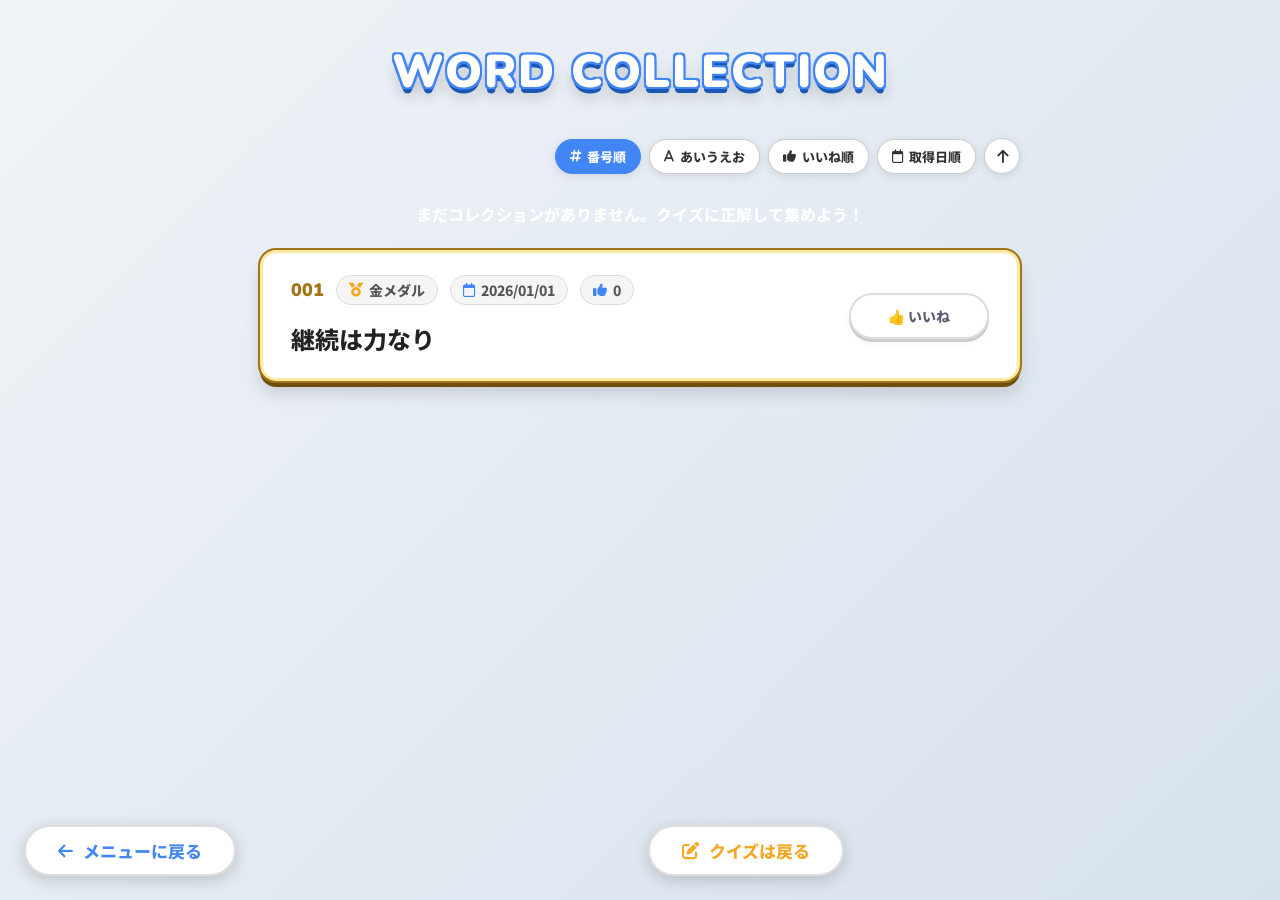
==== commit 948e2fb3: "コレクション画面からクイズ画面にいけるように" ====
--- a/you-say-app/src/main/resources/templates/collection.html
+++ b/you-say-app/src/main/resources/templates/collection.html
@@ -28,7 +28,6 @@
 			--radius-card: 16px;
 			--shadow-sm: 0 2px 8px rgba(0, 0, 0, 0.10);
 			--shadow-md: 0 4px 20px rgba(0, 0, 0, 0.14);
-
 			--bg-gradient-start: #f0f4f8;
 			--bg-gradient-end: #d7e1ec;
 			--card-bg: #ffffff;
@@ -87,9 +86,12 @@
 			min-height: 100vh;
 			display: flex;
 			flex-direction: column;
-			padding-bottom: 100px;
 			transition: color 0.3s;
 			background: transparent;
+		}
+
+		footer {
+			display: none !important;
 		}
 
 		/* ===== ヘッダー ===== */
@@ -282,8 +284,9 @@
 			width: 100%;
 			max-width: 800px;
 			margin: 0 auto;
-			padding: 40px 20px 20px;
+			padding: 40px 20px 120px;
 			box-sizing: border-box;
+			flex: 1;
 		}
 
 		.collection-title {
@@ -502,18 +505,17 @@
 			box-shadow: 0 0px 0px transparent !important;
 		}
 
-		/* ===== 固定「メニューに戻る」ボタン（バーなし・浮かせるだけ） ===== */
+		/* ===== 固定ボタンバー ===== */
 		.fixed-footer-bar {
 			position: fixed;
-			bottom: 80px;
-			/* 56px(フッター) + 24px(余白) */
-			left: 24px;
-			display: flex;
-			align-items: center;
-			justify-content: center;
+			bottom: 24px;
+			left: 0;
+			right: 0;
+			padding: 0 24px;
+			display: flex;
+			align-items: center;
+			justify-content: space-between;
 			z-index: 1000;
-			background: none;
-			border: none;
 			pointer-events: none;
 		}
 
@@ -541,6 +543,16 @@
 			transform: translateY(-2px);
 		}
 
+		.quiz-btn {
+			color: var(--color-orange);
+		}
+
+		.quiz-btn:hover {
+			background: var(--color-orange);
+			border-color: var(--color-orange);
+			color: #fff;
+		}
+
 		@keyframes fadeUp {
 			from {
 				opacity: 0;
@@ -557,10 +569,8 @@
 
 <body>
 	<header th:replace="~{fragments/header :: header}"></header>
-
 	<main class="collection-main">
 		<h2 class="collection-title">WORD COLLECTION</h2>
-
 		<div class="sort-section">
 			<button class="sort-btn active" data-sort="id">
 				<i class="fa-solid fa-hashtag"></i> 番号順
@@ -578,31 +588,25 @@
 				<i class="fa-solid fa-arrow-up"></i>
 			</button>
 		</div>
-
 		<div class="collection-list" id="collectionList">
 			<p th:if="${#lists.isEmpty(collection)}" style="text-align:center; color:#fff; font-weight:800;">
 				まだコレクションがありません。クイズに正解して集めよう！
 			</p>
-
 			<div class="collection-item-card unlocked" th:each="item : ${collection}" th:if="${item.deletedAt == null}"
 				th:data-id="${item.collectionId}" th:data-likes="${item.likeCount != null ? item.likeCount : 0}"
 				th:data-date="${item.createdAt != null ? #temporals.format(item.createdAt, 'yyyy/MM/dd') : '0000/00/00'}"
 				th:data-kana="${item.quote}">
-
 				<div class="item-main-info">
 					<div class="item-header">
 						<span class="item-number" th:text="${#numbers.formatInteger(item.collectionId, 3)}">001</span>
-
 						<span class="item-likes" th:if="${item.hasGoldMedal}">
 							<i class="fa-solid fa-medal medal-icon"></i>
 							<span>金メダル</span>
 						</span>
-
 						<span class="item-likes" th:if="${item.createdAt != null}">
 							<i class="fa-regular fa-calendar like-icon"></i>
 							<span th:text="${#temporals.format(item.createdAt, 'yyyy/MM/dd')}">2026/01/01</span>
 						</span>
-
 						<span class="item-likes">
 							<i class="fa-solid fa-thumbs-up like-icon"></i>
 							<span th:id="'like-count-' + ${item.collectionId}"
@@ -611,7 +615,6 @@
 					</div>
 					<h3 class="item-word" th:text="${item.quote}">継続は力なり</h3>
 				</div>
-
 				<div class="item-actions">
 					<button class="like-btn" th:classappend="${item.isLiked} ? 'liked' : ''"
 						th:data-id="${item.collectionId}" th:data-quote-id="${item.quoteId}">
@@ -621,15 +624,17 @@
 			</div>
 		</div>
 	</main>
-
 	<div class="fixed-footer-bar">
 		<a th:href="@{/}" class="back-btn">
 			<i class="fa-solid fa-arrow-left"></i> メニューに戻る
 		</a>
+		<a th:if="${toQuize != null}" th:href="@{/quize}" class="back-btn quiz-btn">
+			<i class="fa-solid fa-pen-to-square"></i>
+			<span th:text="${toQuize}">クイズは戻る</span>
+		</a>
+		<div th:if="${toQuize == null}"></div>
 	</div>
-
 	<footer th:replace="~{fragments/footer :: footer}" style="display:none;"></footer>
-
 	<script>
 		(function () {
 			const savedDark = localStorage.getItem('quiz_dark_mode');
@@ -638,7 +643,6 @@
 			}
 		})();
 		document.addEventListener('DOMContentLoaded', () => {
-
 			const trigger = document.getElementById('avatarTrigger');
 			const balloon = document.getElementById('settingBalloon');
 			if (trigger && balloon) {
@@ -652,18 +656,15 @@
 					}
 				});
 			}
-
 			// ===== 並び替え =====
 			const list = document.getElementById('collectionList');
 			const sortBtns = document.querySelectorAll('.sort-btn');
 			const dirBtn = document.getElementById('sortDirBtn');
 			let currentSort = 'id';
 			let ascending = true;
-
 			function getCards() {
 				return Array.from(list.querySelectorAll('.collection-item-card'));
 			}
-
 			function sortCards() {
 				const cards = getCards();
 				cards.sort((a, b) => {
@@ -690,7 +691,6 @@
 				});
 				cards.forEach(card => list.appendChild(card));
 			}
-
 			sortBtns.forEach(btn => {
 				btn.addEventListener('click', () => {
 					sortBtns.forEach(b => b.classList.remove('active'));
@@ -699,14 +699,12 @@
 					sortCards();
 				});
 			});
-
 			dirBtn.addEventListener('click', () => {
 				ascending = !ascending;
 				dirBtn.classList.toggle('desc', !ascending);
 				dirBtn.title = ascending ? '昇順' : '降順';
 				sortCards();
 			});
-
 			// ===== いいねボタン =====
 			document.querySelectorAll('.like-btn').forEach(button => {
 				button.addEventListener('click', async function (e) {
@@ -728,10 +726,8 @@
 							const updatedCount = await response.json();
 							const countTarget = document.getElementById(`like-count-${collectionId}`);
 							if (countTarget) countTarget.textContent = updatedCount;
-
 							const card = this.closest('.collection-item-card');
 							if (card) card.dataset.likes = updatedCount;
-
 							const textTarget = this.querySelector('.like-btn-text');
 							if (this.classList.contains('liked')) {
 								this.classList.remove('liked');
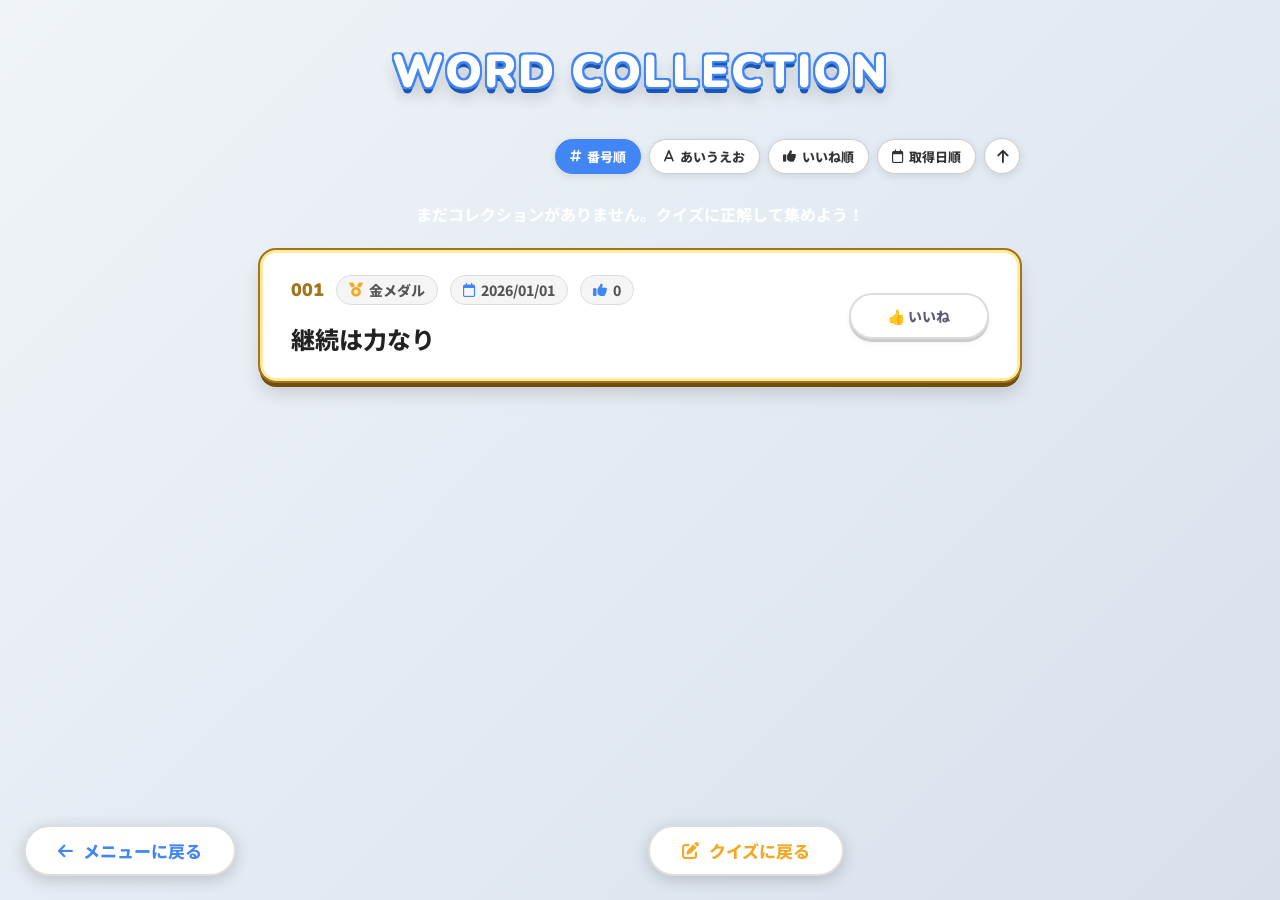
==== commit 2e3b882f: "collectionの番号をquoteIdに変更" ====
--- a/you-say-app/src/main/resources/templates/collection.html
+++ b/you-say-app/src/main/resources/templates/collection.html
@@ -593,12 +593,12 @@
 				まだコレクションがありません。クイズに正解して集めよう！
 			</p>
 			<div class="collection-item-card unlocked" th:each="item : ${collection}" th:if="${item.deletedAt == null}"
-				th:data-id="${item.collectionId}" th:data-likes="${item.likeCount != null ? item.likeCount : 0}"
+				th:data-id="${item.quoteId}" th:data-likes="${item.likeCount != null ? item.likeCount : 0}"
 				th:data-date="${item.createdAt != null ? #temporals.format(item.createdAt, 'yyyy/MM/dd') : '0000/00/00'}"
 				th:data-kana="${item.quote}">
 				<div class="item-main-info">
 					<div class="item-header">
-						<span class="item-number" th:text="${#numbers.formatInteger(item.collectionId, 3)}">001</span>
+						<span class="item-number" th:text="${#numbers.formatInteger(item.quoteId, 3)}">001</span>
 						<span class="item-likes" th:if="${item.hasGoldMedal}">
 							<i class="fa-solid fa-medal medal-icon"></i>
 							<span>金メダル</span>
@@ -630,7 +630,7 @@
 		</a>
 		<a th:if="${toQuize != null}" th:href="@{/quize}" class="back-btn quiz-btn">
 			<i class="fa-solid fa-pen-to-square"></i>
-			<span th:text="${toQuize}">クイズは戻る</span>
+			<span th:text="${toQuize}">クイズに戻る</span>
 		</a>
 		<div th:if="${toQuize == null}"></div>
 	</div>
